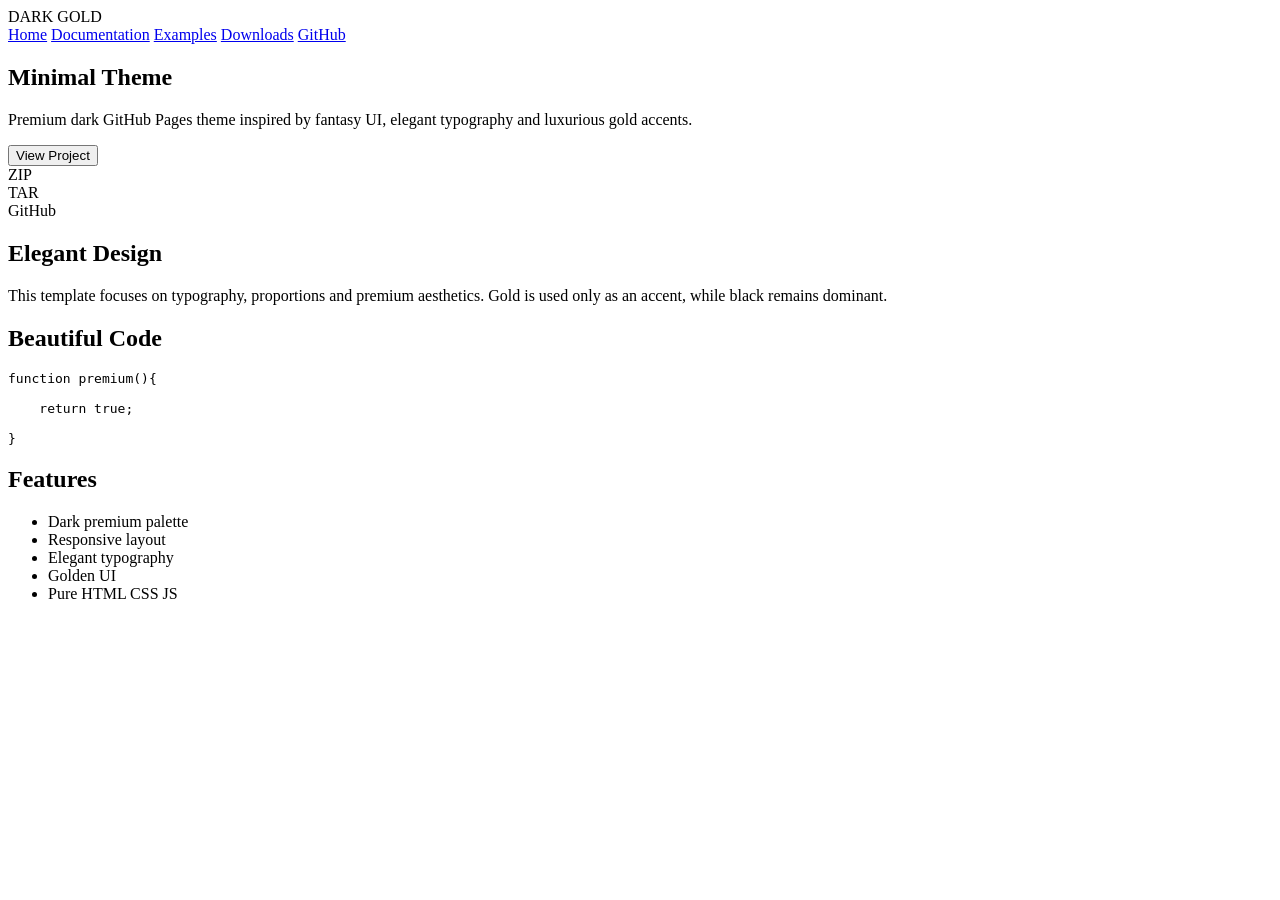
==== index.html @ 10337810 "Update index.html" ====
<!DOCTYPE html>
<html lang="ru">

<head>

    <meta charset="UTF-8">
    <meta name="viewport" content="width=device-width, initial-scale=1.0">

    <title>Dark Gold Theme</title>

    <!-- Fonts -->
    

    <!-- CSS -->

    <link rel="stylesheet" href="css/layout.css">


</head>

<body>

<div class="background"></div>

<header>

    <div class="logo">

        <div class="logo-icon"></div>

        <span>DARK GOLD</span>

    </div>

    <nav>

        <a href="#" class="active">Home</a>

        <a href="#">Documentation</a>

        <a href="#">Examples</a>

        <a href="#">Downloads</a>

        <a href="#">GitHub</a>

    </nav>

</header>

<div class="container">

    <aside>

        <div class="hero-logo">

            <div class="frame">

                <div class="diamond"></div>

            </div>

        </div>

        <div class="divider"></div>

        <h1>

            Minimal Theme

        </h1>

        <p>

            Premium dark GitHub Pages theme inspired by fantasy UI,
            elegant typography and luxurious gold accents.

        </p>

        <button>

            View Project

        </button>

        <div class="downloads">

            <div class="card">

                <span>ZIP</span>

            </div>

            <div class="card">

                <span>TAR</span>

            </div>

            <div class="card">

                <span>GitHub</span>

            </div>

        </div>

    </aside>

    <main>

        <section>

            <h2>

                Elegant Design

            </h2>

            <div class="line"></div>

            <p>

                This template focuses on typography,
                proportions and premium aesthetics.
                Gold is used only as an accent,
                while black remains dominant.

            </p>

        </section>

        <section>

            <h2>

                Beautiful Code

            </h2>

            <div class="line"></div>

<pre><code>function premium(){

    return true;

}</code></pre>

        </section>

        <section>

            <h2>

                Features

            </h2>

            <div class="line"></div>

            <ul>

                <li>Dark premium palette</li>

                <li>Responsive layout</li>

                <li>Elegant typography</li>

                <li>Golden UI</li>

                <li>Pure HTML CSS JS</li>

            </ul>

        </section>

    </main>

</div>

<div class="smoke"></div>

<script src="js/app.js"></script>

</body>

</html>
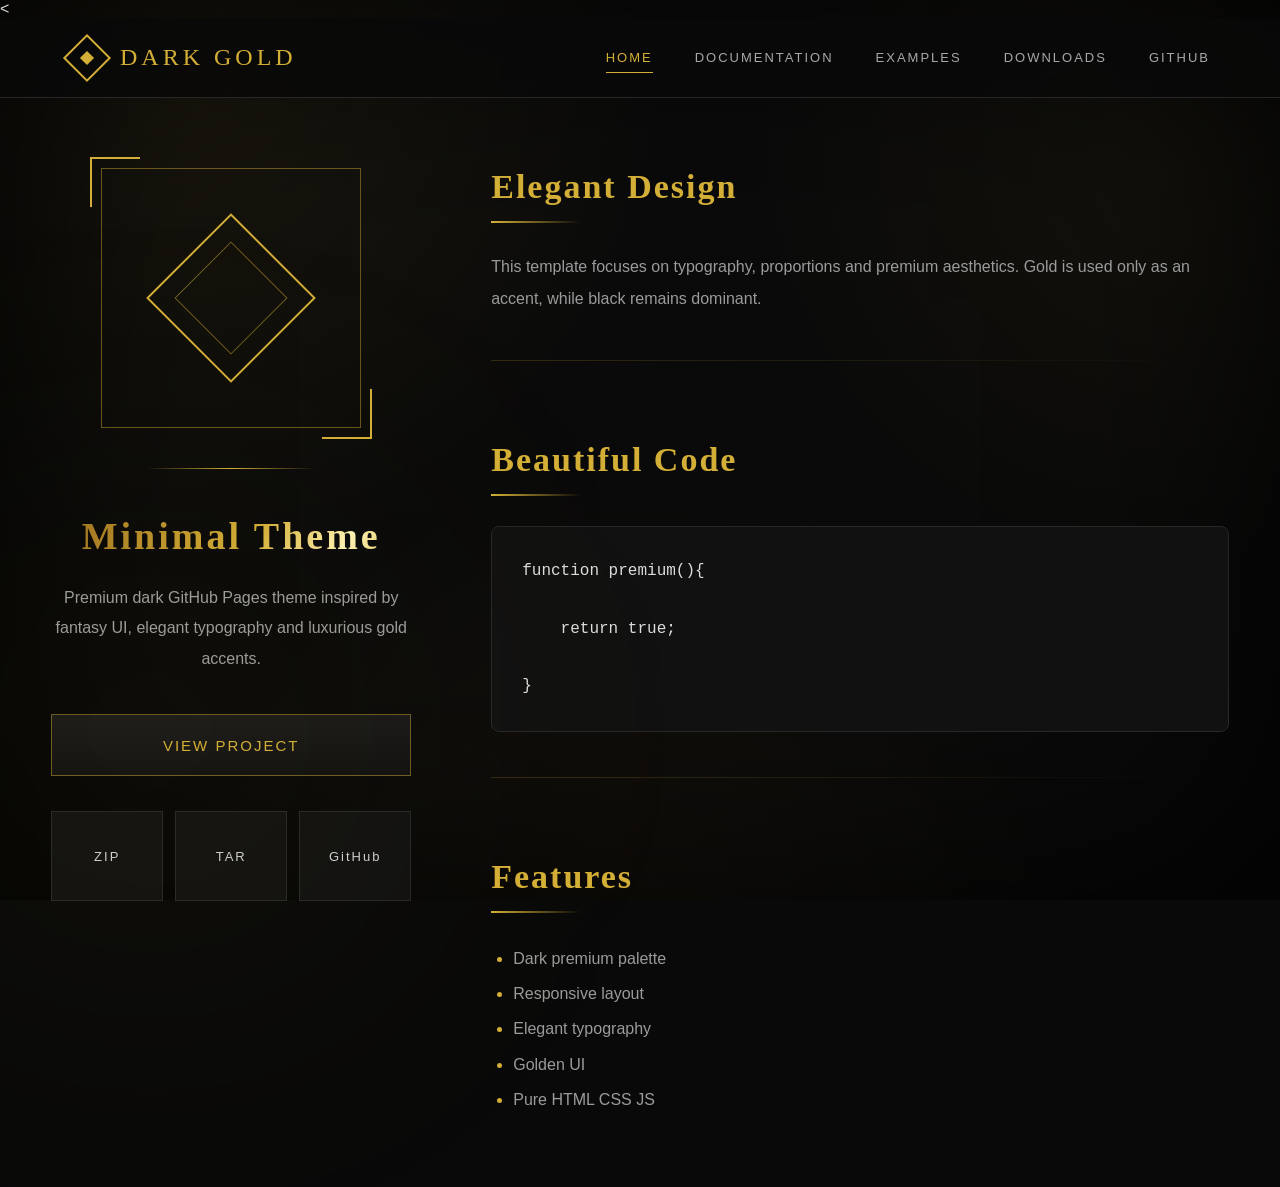
==== commit 7634fad7: "Update index.html" ====
--- a/index.html
+++ b/index.html
@@ -13,7 +13,12 @@
 
     <!-- CSS -->
 
-    <link rel="stylesheet" href="css/layout.css">
+<<link rel="stylesheet" href="css/reset.css">
+<link rel="stylesheet" href="css/variables.css">
+<link rel="stylesheet" href="css/layout.css">
+<link rel="stylesheet" href="css/components.css">
+<link rel="stylesheet" href="css/animations.css">
+<link rel="stylesheet" href="css/adaptive.css">
 
 
 </head>
@@ -180,8 +185,6 @@
 
 <div class="smoke"></div>
 
-<script src="js/app.js"></script>
-
 </body>
 
 </html>
--- a/css/variables.css
+++ b/css/variables.css
@@ -0,0 +1,13 @@
+:root{
+    --bg:#090909;
+    --bg-light:#111111;
+    --panel:#141414;
+    --gold:#D4AF37;
+    --gold-light:#F3D57A;
+    --gold-dark:#9C6F1E;
+    --text:#D8D8D8;
+    --text-soft:#9B9B9B;
+    --border:#282828;
+    --radius:10px;
+    --transition:.35s;
+}
--- a/css/layout.css
+++ b/css/layout.css
@@ -0,0 +1,408 @@
+/* ==========================================
+   LAYOUT
+========================================== */
+
+html {
+    scroll-behavior: smooth;
+}
+
+body {
+    background: var(--bg);
+    color: var(--text);
+    font-family: "Inter", sans-serif;
+    overflow-x: hidden;
+    min-height: 100vh;
+    position: relative;
+}
+
+/* ==========================================
+   BACKGROUND
+========================================== */
+
+.background {
+    position: fixed;
+    inset: 0;
+    z-index: -3;
+    background:
+        radial-gradient(circle at 15% 10%,
+            rgba(212,175,55,.08),
+            transparent 35%),
+        radial-gradient(circle at 90% 20%,
+            rgba(212,175,55,.05),
+            transparent 30%),
+        radial-gradient(circle at 50% 100%,
+            rgba(255,180,50,.04),
+            transparent 40%),
+        linear-gradient(180deg,#0a0a0a,#090909);
+}
+
+.background::before {
+    content:"";
+    position:absolute;
+    inset:0;
+    opacity:.04;
+    background-image:
+        radial-gradient(#ffffff 0.6px, transparent .6px);
+    background-size:6px 6px;
+}
+
+.background::after {
+    content:"";
+    position:absolute;
+    inset:0;
+    box-shadow:
+        inset 0 0 250px rgba(0,0,0,.9);
+}
+
+/* ==========================================
+   HEADER
+========================================== */
+
+header {
+    height:80px;
+    display:flex;
+    align-items:center;
+    justify-content:space-between;
+    padding:0 70px;
+    border-bottom:1px solid var(--border);
+    backdrop-filter:blur(12px);
+    position:sticky;
+    top:0;
+    background:rgba(9,9,9,.82);
+    z-index:100;
+}
+
+.logo {
+    display:flex;
+    align-items:center;
+    gap:16px;
+}
+
+.logo span {
+    font-family:"Cinzel", serif;
+    letter-spacing:4px;
+    color:var(--gold);
+    font-size:24px;
+}
+
+.logo-icon {
+    width:34px;
+    height:34px;
+    transform:rotate(45deg);
+    border:2px solid var(--gold);
+    position:relative;
+}
+
+.logo-icon::after {
+    content:"";
+    position:absolute;
+    width:10px;
+    height:10px;
+    background:var(--gold);
+    left:50%;
+    top:50%;
+    transform:translate(-50%,-50%);
+}
+
+/* ==========================================
+   NAVIGATION
+========================================== */
+
+nav {
+    display:flex;
+    gap:42px;
+}
+
+nav a {
+    color:#a8a8a8;
+    text-decoration:none;
+    text-transform:uppercase;
+    letter-spacing:2px;
+    font-size:13px;
+    transition:var(--transition);
+    position:relative;
+}
+
+nav a::after {
+    content:"";
+    position:absolute;
+    left:0;
+    bottom:-8px;
+    width:0;
+    height:1px;
+    background:var(--gold);
+    transition:.35s;
+}
+
+nav a:hover {
+    color:var(--gold);
+}
+
+nav a:hover::after {
+    width:100%;
+}
+
+nav .active {
+    color:var(--gold);
+}
+
+nav .active::after {
+    width:100%;
+}
+
+/* ==========================================
+   GRID
+========================================== */
+
+.container {
+    width:min(1400px,92%);
+    margin:auto;
+    display:grid;
+    grid-template-columns:360px 1fr;
+    gap:80px;
+    padding:70px 0;
+}
+
+/* ==========================================
+   SIDEBAR
+========================================== */
+
+aside {
+    position:sticky;
+    top:120px;
+    height:fit-content;
+}
+
+aside h1 {
+    margin-top:45px;
+    font-family:"Cinzel", serif;
+    font-size:38px;
+    font-weight:600;
+    color:var(--gold);
+    text-align:center;
+    letter-spacing:3px;
+}
+
+aside p {
+    margin:25px 0 40px;
+    line-height:1.9;
+    color:var(--text-soft);
+    text-align:center;
+}
+
+/* ==========================================
+   BUTTON
+========================================== */
+
+aside button {
+    width:100%;
+    height:62px;
+    border:1px solid rgba(212,175,55,.45);
+    background:linear-gradient(
+        180deg,
+        #191919,
+        #111111
+    );
+    color:var(--gold);
+    font-size:15px;
+    letter-spacing:2px;
+    text-transform:uppercase;
+    cursor:pointer;
+    position:relative;
+    overflow:hidden;
+    transition:var(--transition);
+}
+
+aside button::before {
+    content:"";
+    position:absolute;
+    top:0;
+    left:-120%;
+    width:80%;
+    height:100%;
+    background:
+        linear-gradient(
+        90deg,
+        transparent,
+        rgba(255,255,255,.18),
+        transparent);
+    transition:.8s;
+}
+
+aside button:hover::before {
+    left:130%;
+}
+
+aside button:hover {
+    color:#111;
+    background:linear-gradient(
+        180deg,
+        var(--gold-light),
+        var(--gold)
+    );
+    box-shadow:
+        0 0 18px rgba(212,175,55,.25);
+}
+
+/* ==========================================
+   DOWNLOAD CARDS
+========================================== */
+
+.downloads {
+    display:grid;
+    grid-template-columns:repeat(3,1fr);
+    gap:12px;
+    margin-top:35px;
+}
+
+.card {
+    height:90px;
+    border:1px solid var(--border);
+    display:flex;
+    justify-content:center;
+    align-items:center;
+    background:#111;
+    transition:var(--transition);
+    cursor:pointer;
+}
+
+.card span {
+    color:#cfcfcf;
+    letter-spacing:2px;
+    font-size:13px;
+}
+
+.card:hover {
+    border-color:var(--gold);
+    transform:translateY(-4px);
+    box-shadow:0 0 15px rgba(212,175,55,.15);
+}
+
+.card:hover span {
+    color:var(--gold);
+}
+
+/* ==========================================
+   CONTENT
+========================================== */
+
+main {
+    display:flex;
+    flex-direction:column;
+    gap:80px;
+}
+
+section {
+    position:relative;
+}
+
+section h2 {
+    font-family:"Cinzel", serif;
+    font-size:34px;
+    color:var(--gold);
+    letter-spacing:2px;
+    margin-bottom:15px;
+}
+
+.line {
+    width:90px;
+    height:2px;
+    background:linear-gradient(
+        90deg,
+        var(--gold),
+        transparent
+    );
+    margin-bottom:28px;
+}
+
+section p {
+    color:var(--text-soft);
+    line-height:2;
+    max-width:820px;
+}
+
+/* ==========================================
+   CODE BLOCK
+========================================== */
+
+pre {
+    margin-top:30px;
+    padding:30px;
+    border:1px solid var(--border);
+    background:#111;
+    border-radius:8px;
+    overflow:auto;
+    transition:.35s;
+}
+
+pre:hover {
+    border-color:rgba(212,175,55,.45);
+}
+
+code {
+    font-family:Consolas, monospace;
+    color:#dcdcdc;
+    line-height:1.8;
+}
+
+/* ==========================================
+   LIST
+========================================== */
+
+ul {
+    margin-top:20px;
+    margin-left:22px;
+    line-height:2.2;
+}
+
+li {
+    color:var(--text-soft);
+}
+
+li::marker {
+    color:var(--gold);
+}
+
+/* ==========================================
+   DECORATIVE LINES
+========================================== */
+
+section::after {
+    content:"";
+    display:block;
+    width:100%;
+    height:1px;
+    margin-top:45px;
+    background:
+        linear-gradient(
+            90deg,
+            rgba(212,175,55,.20),
+            transparent
+        );
+}
+
+section:last-child::after {
+    display:none;
+}
+
+/* ==========================================
+   SMOKE
+========================================== */
+
+.smoke {
+    position:fixed;
+    left:-200px;
+    bottom:-180px;
+    width:700px;
+    height:700px;
+    pointer-events:none;
+    border-radius:50%;
+    filter:blur(140px);
+    background:
+        radial-gradient(
+            circle,
+            rgba(212,175,55,.08),
+            transparent 70%
+        );
+    animation:smokeMove 14s ease-in-out infinite;
+}
--- a/css/components.css
+++ b/css/components.css
@@ -0,0 +1,81 @@
+/* ==========================================
+   HERO FRAME
+========================================== */
+
+.frame {
+    width:260px;
+    height:260px;
+    margin:auto;
+    border:1px solid rgba(212,175,55,.45);
+    position:relative;
+    display:flex;
+    align-items:center;
+    justify-content:center;
+    transition:.4s;
+}
+
+.frame:hover {
+    box-shadow:
+        0 0 25px rgba(212,175,55,.12),
+        inset 0 0 18px rgba(212,175,55,.08);
+}
+
+/* уголки */
+.frame::before,
+.frame::after {
+    content:"";
+    position:absolute;
+    width:48px;
+    height:48px;
+}
+
+.frame::before {
+    left:-12px;
+    top:-12px;
+    border-left:2px solid var(--gold);
+    border-top:2px solid var(--gold);
+}
+
+.frame::after {
+    right:-12px;
+    bottom:-12px;
+    border-right:2px solid var(--gold);
+    border-bottom:2px solid var(--gold);
+}
+
+/* ромб */
+.diamond {
+    width:120px;
+    height:120px;
+    border:2px solid var(--gold);
+    transform:rotate(45deg);
+    position:relative;
+    transition:.4s;
+}
+
+.diamond::before {
+    content:"";
+    position:absolute;
+    inset:18px;
+    border:1px solid rgba(212,175,55,.5);
+}
+
+.frame:hover .diamond {
+    transform:rotate(45deg) scale(1.05);
+}
+
+/* ==========================================
+   DIVIDER
+========================================== */
+
+.divider {
+    width:170px;
+    height:1px;
+    margin:40px auto;
+    background:linear-gradient(
+        90deg,
+        transparent,
+        var(--gold),
+        transparent
+    );
+}
--- a/css/animations.css
+++ b/css/animations.css
@@ -0,0 +1,156 @@
+/* ==========================================
+   FADE IN
+========================================== */
+
+@keyframes fadeUp {
+    from {
+        opacity:0;
+        transform:translateY(40px);
+    }
+    to {
+        opacity:1;
+        transform:translateY(0);
+    }
+}
+
+section {
+    animation:fadeUp .8s ease forwards;
+}
+section:nth-child(2) {
+    animation-delay:.15s;
+}
+section:nth-child(3) {
+    animation-delay:.3s;
+}
+
+/* ==========================================
+   GOLD SHIMMER
+========================================== */
+
+@keyframes shimmer {
+    0% {
+        background-position:-300px 0;
+    }
+    100% {
+        background-position:300px 0;
+    }
+}
+
+aside h1 {
+    background:
+        linear-gradient(
+            120deg,
+            #9c6f1e 0%,
+            #d4af37 35%,
+            #fff2b2 50%,
+            #d4af37 65%,
+            #9c6f1e 100%
+        );
+    background-size:600px;
+    -webkit-background-clip:text;
+    -webkit-text-fill-color:transparent;
+    animation:shimmer 7s linear infinite;
+}
+
+/* ==========================================
+   HERO GLOW
+========================================== */
+
+@keyframes heroGlow {
+    0% {
+        box-shadow: 0 0 8px rgba(212,175,55,.08);
+    }
+    50% {
+        box-shadow: 0 0 35px rgba(212,175,55,.18);
+    }
+    100% {
+        box-shadow: 0 0 8px rgba(212,175,55,.08);
+    }
+}
+
+.frame {
+    animation:heroGlow 5s ease-in-out infinite;
+}
+
+/* ==========================================
+   DIAMOND ROTATION
+========================================== */
+
+@keyframes rotateDiamond {
+    0% {
+        transform:rotate(45deg);
+    }
+    50% {
+        transform:rotate(47deg);
+    }
+    100% {
+        transform:rotate(45deg);
+    }
+}
+
+.diamond {
+    animation:rotateDiamond 6s ease-in-out infinite;
+}
+
+/* ==========================================
+   BUTTON GLOW
+========================================== */
+
+@keyframes pulse {
+    0% {
+        box-shadow:0 0 0 rgba(212,175,55,0);
+    }
+    50% {
+        box-shadow:0 0 25px rgba(212,175,55,.22);
+    }
+    100% {
+        box-shadow:0 0 0 rgba(212,175,55,0);
+    }
+}
+
+aside button:hover {
+    animation:pulse 1.2s infinite;
+}
+
+/* ==========================================
+   UNDERLINE (уже есть в layout)
+========================================== */
+
+/* ==========================================
+   PARALLAX BACKGROUND
+========================================== */
+
+.background {
+    animation:backgroundMove 20s linear infinite;
+}
+
+@keyframes backgroundMove {
+    0% {
+        transform:scale(1);
+    }
+    50% {
+        transform:scale(1.03);
+    }
+    100% {
+        transform:scale(1);
+    }
+}
+
+/* ==========================================
+   SMOKE MOVE
+========================================== */
+
+@keyframes smokeMove {
+    0% {
+        transform:translateY(0);
+        opacity:.35;
+    }
+    50% {
+        transform:translateY(-30px);
+        opacity:.5;
+    }
+    100% {
+        transform:translateY(0);
+        opacity:.35;
+    }
+}
--- a/css/adaptive.css
+++ b/css/adaptive.css
@@ -0,0 +1,136 @@
+/* ==========================================
+   ADAPTIVE
+========================================== */
+
+/* планшеты и маленькие ноутбуки */
+@media (max-width: 1024px) {
+    .container {
+        grid-template-columns: 1fr;
+        gap: 40px;
+    }
+    aside {
+        position: relative;
+        top: 0;
+        text-align: center;
+    }
+    .frame {
+        width: 200px;
+        height: 200px;
+    }
+    .diamond {
+        width: 90px;
+        height: 90px;
+    }
+    .diamond::before {
+        inset: 14px;
+    }
+    header {
+        padding: 0 30px;
+    }
+    nav {
+        gap: 20px;
+    }
+    .downloads {
+        grid-template-columns: 1fr 1fr 1fr;
+    }
+}
+
+/* мобильные устройства */
+@media (max-width: 768px) {
+    header {
+        flex-direction: column;
+        height: auto;
+        padding: 15px 20px;
+        gap: 10px;
+    }
+    nav {
+        flex-wrap: wrap;
+        justify-content: center;
+        gap: 15px;
+    }
+    nav a {
+        font-size: 12px;
+    }
+    .container {
+        padding: 30px 0;
+        gap: 30px;
+    }
+    aside h1 {
+        font-size: 28px;
+    }
+    .frame {
+        width: 160px;
+        height: 160px;
+    }
+    .diamond {
+        width: 70px;
+        height: 70px;
+    }
+    .diamond::before {
+        inset: 10px;
+    }
+    .downloads {
+        grid-template-columns: 1fr;
+        gap: 10px;
+    }
+    .card {
+        height: 70px;
+    }
+    main {
+        gap: 40px;
+    }
+    section h2 {
+        font-size: 26px;
+    }
+    .line {
+        width: 60px;
+    }
+    pre {
+        padding: 15px;
+        font-size: 14px;
+    }
+    .smoke {
+        display: none;
+    }
+}
+
+@media (max-width: 480px) {
+    header {
+        padding: 10px 10px;
+    }
+    nav {
+        gap: 10px;
+    }
+    nav a {
+        font-size: 10px;
+        letter-spacing: 1px;
+    }
+    .logo span {
+        font-size: 18px;
+    }
+    .logo-icon {
+        width: 28px;
+        height: 28px;
+    }
+    .frame {
+        width: 130px;
+        height: 130px;
+    }
+    .diamond {
+        width: 60px;
+        height: 60px;
+    }
+    .diamond::before {
+        inset: 8px;
+    }
+    aside h1 {
+        font-size: 22px;
+    }
+    aside p {
+        font-size: 14px;
+    }
+    aside button {
+        height: 50px;
+        font-size: 13px;
+    }
+}
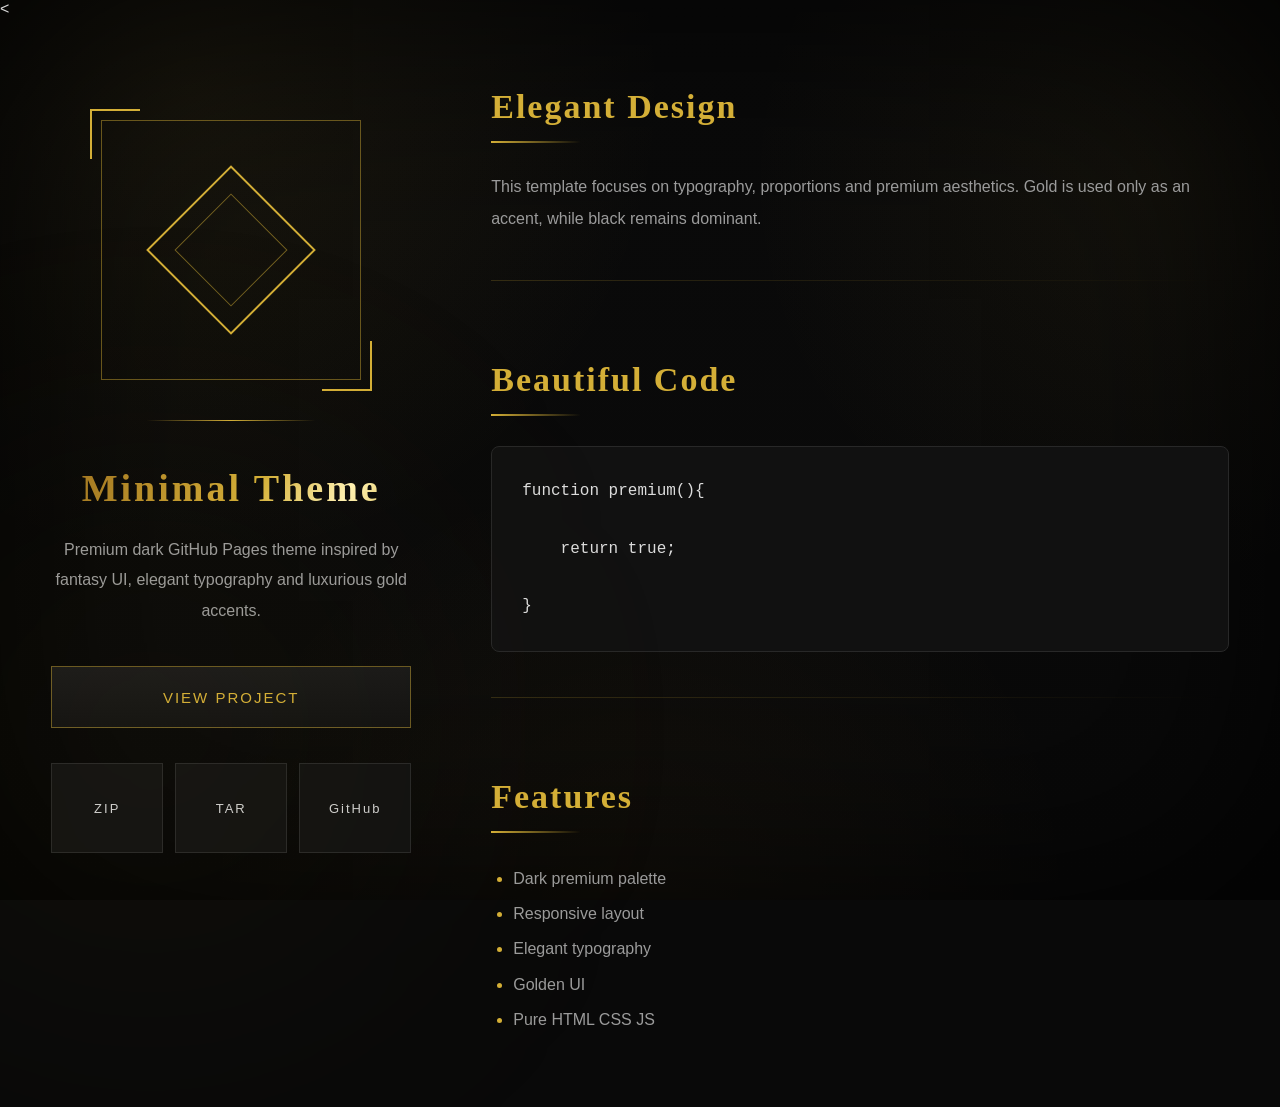
==== commit 5a75792e: "Update index.html" ====
--- a/index.html
+++ b/index.html
@@ -26,32 +26,6 @@
 <body>
 
 <div class="background"></div>
-
-<header>
-
-    <div class="logo">
-
-        <div class="logo-icon"></div>
-
-        <span>DARK GOLD</span>
-
-    </div>
-
-    <nav>
-
-        <a href="#" class="active">Home</a>
-
-        <a href="#">Documentation</a>
-
-        <a href="#">Examples</a>
-
-        <a href="#">Downloads</a>
-
-        <a href="#">GitHub</a>
-
-    </nav>
-
-</header>
 
 <div class="container">
 
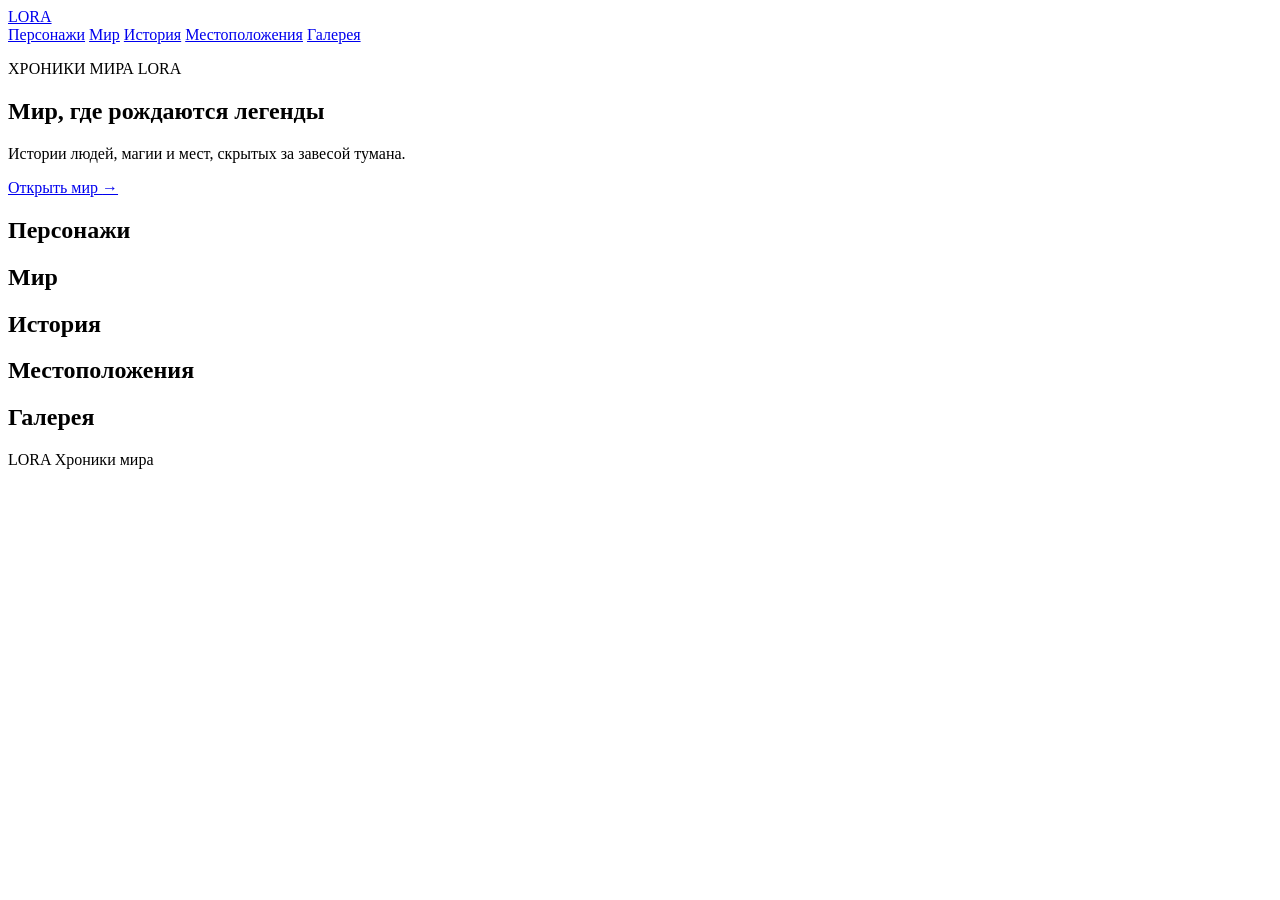
==== commit a0db407c: "Create index.html" ====
--- a/index.html
+++ b/index.html
@@ -1,164 +1,90 @@
 <!DOCTYPE html>
 <html lang="ru">
-
 <head>
-
     <meta charset="UTF-8">
     <meta name="viewport" content="width=device-width, initial-scale=1.0">
 
-    <title>Dark Gold Theme</title>
+    <title>LORA — Мир, где рождаются легенды</title>
 
-    <!-- Fonts -->
-    
-
-    <!-- CSS -->
-
-<<link rel="stylesheet" href="css/reset.css">
-<link rel="stylesheet" href="css/variables.css">
-<link rel="stylesheet" href="css/layout.css">
-<link rel="stylesheet" href="css/components.css">
-<link rel="stylesheet" href="css/animations.css">
-<link rel="stylesheet" href="css/adaptive.css">
-
-
+    <link rel="stylesheet" href="style.css">
 </head>
 
 <body>
 
-<div class="background"></div>
+    <!-- ШАПКА -->
+    <header class="header">
+        <a href="index.html" class="logo">LORA</a>
 
-<div class="container">
+        <nav class="navigation">
+            <a href="#characters">Персонажи</a>
+            <a href="#world">Мир</a>
+            <a href="#history">История</a>
+            <a href="#locations">Местоположения</a>
+            <a href="#gallery">Галерея</a>
+        </nav>
+    </header>
 
-    <aside>
+    <!-- ГЛАВНЫЙ ЭКРАН -->
+    <main>
 
-        <div class="hero-logo">
+        <section class="hero">
 
-            <div class="frame">
+            <div class="hero-content">
 
-                <div class="diamond"></div>
+                <p class="hero-label">
+                    ХРОНИКИ МИРА LORA
+                </p>
+
+                <h1>
+                    Мир, где
+
+                    рождаются
+
+                    легенды
+                </h1>
+
+                <p class="hero-description">
+                    Истории людей, магии и мест,
+                    скрытых за завесой тумана.
+                </p>
+
+                <a href="#characters" class="hero-button">
+                    Открыть мир
+                    <span>→</span>
+                </a>
 
             </div>
 
-        </div>
-
-        <div class="divider"></div>
-
-        <h1>
-
-            Minimal Theme
-
-        </h1>
-
-        <p>
-
-            Premium dark GitHub Pages theme inspired by fantasy UI,
-            elegant typography and luxurious gold accents.
-
-        </p>
-
-        <button>
-
-            View Project
-
-        </button>
-
-        <div class="downloads">
-
-            <div class="card">
-
-                <span>ZIP</span>
-
-            </div>
-
-            <div class="card">
-
-                <span>TAR</span>
-
-            </div>
-
-            <div class="card">
-
-                <span>GitHub</span>
-
-            </div>
-
-        </div>
-
-    </aside>
-
-    <main>
-
-        <section>
-
-            <h2>
-
-                Elegant Design
-
-            </h2>
-
-            <div class="line"></div>
-
-            <p>
-
-                This template focuses on typography,
-                proportions and premium aesthetics.
-                Gold is used only as an accent,
-                while black remains dominant.
-
-            </p>
-
         </section>
 
-        <section>
-
-            <h2>
-
-                Beautiful Code
-
-            </h2>
-
-            <div class="line"></div>
-
-<pre><code>function premium(){
-
-    return true;
-
-}</code></pre>
-
+        <!-- ВРЕМЕННЫЕ ЗАГЛУШКИ -->
+        <section id="characters" class="placeholder">
+            <h2>Персонажи</h2>
         </section>
 
-        <section>
+        <section id="world" class="placeholder">
+            <h2>Мир</h2>
+        </section>
 
-            <h2>
+        <section id="history" class="placeholder">
+            <h2>История</h2>
+        </section>
 
-                Features
+        <section id="locations" class="placeholder">
+            <h2>Местоположения</h2>
+        </section>
 
-            </h2>
-
-            <div class="line"></div>
-
-            <ul>
-
-                <li>Dark premium palette</li>
-
-                <li>Responsive layout</li>
-
-                <li>Elegant typography</li>
-
-                <li>Golden UI</li>
-
-                <li>Pure HTML CSS JS</li>
-
-            </ul>
-
+        <section id="gallery" class="placeholder">
+            <h2>Галерея</h2>
         </section>
 
     </main>
 
-</div>
-
-<div class="smoke"></div>
+    <!-- ПОДВАЛ -->
+    <footer class="footer">
+        <span>LORA</span>
+        <span>Хроники мира</span>
+    </footer>
 
 </body>
-
 </html>
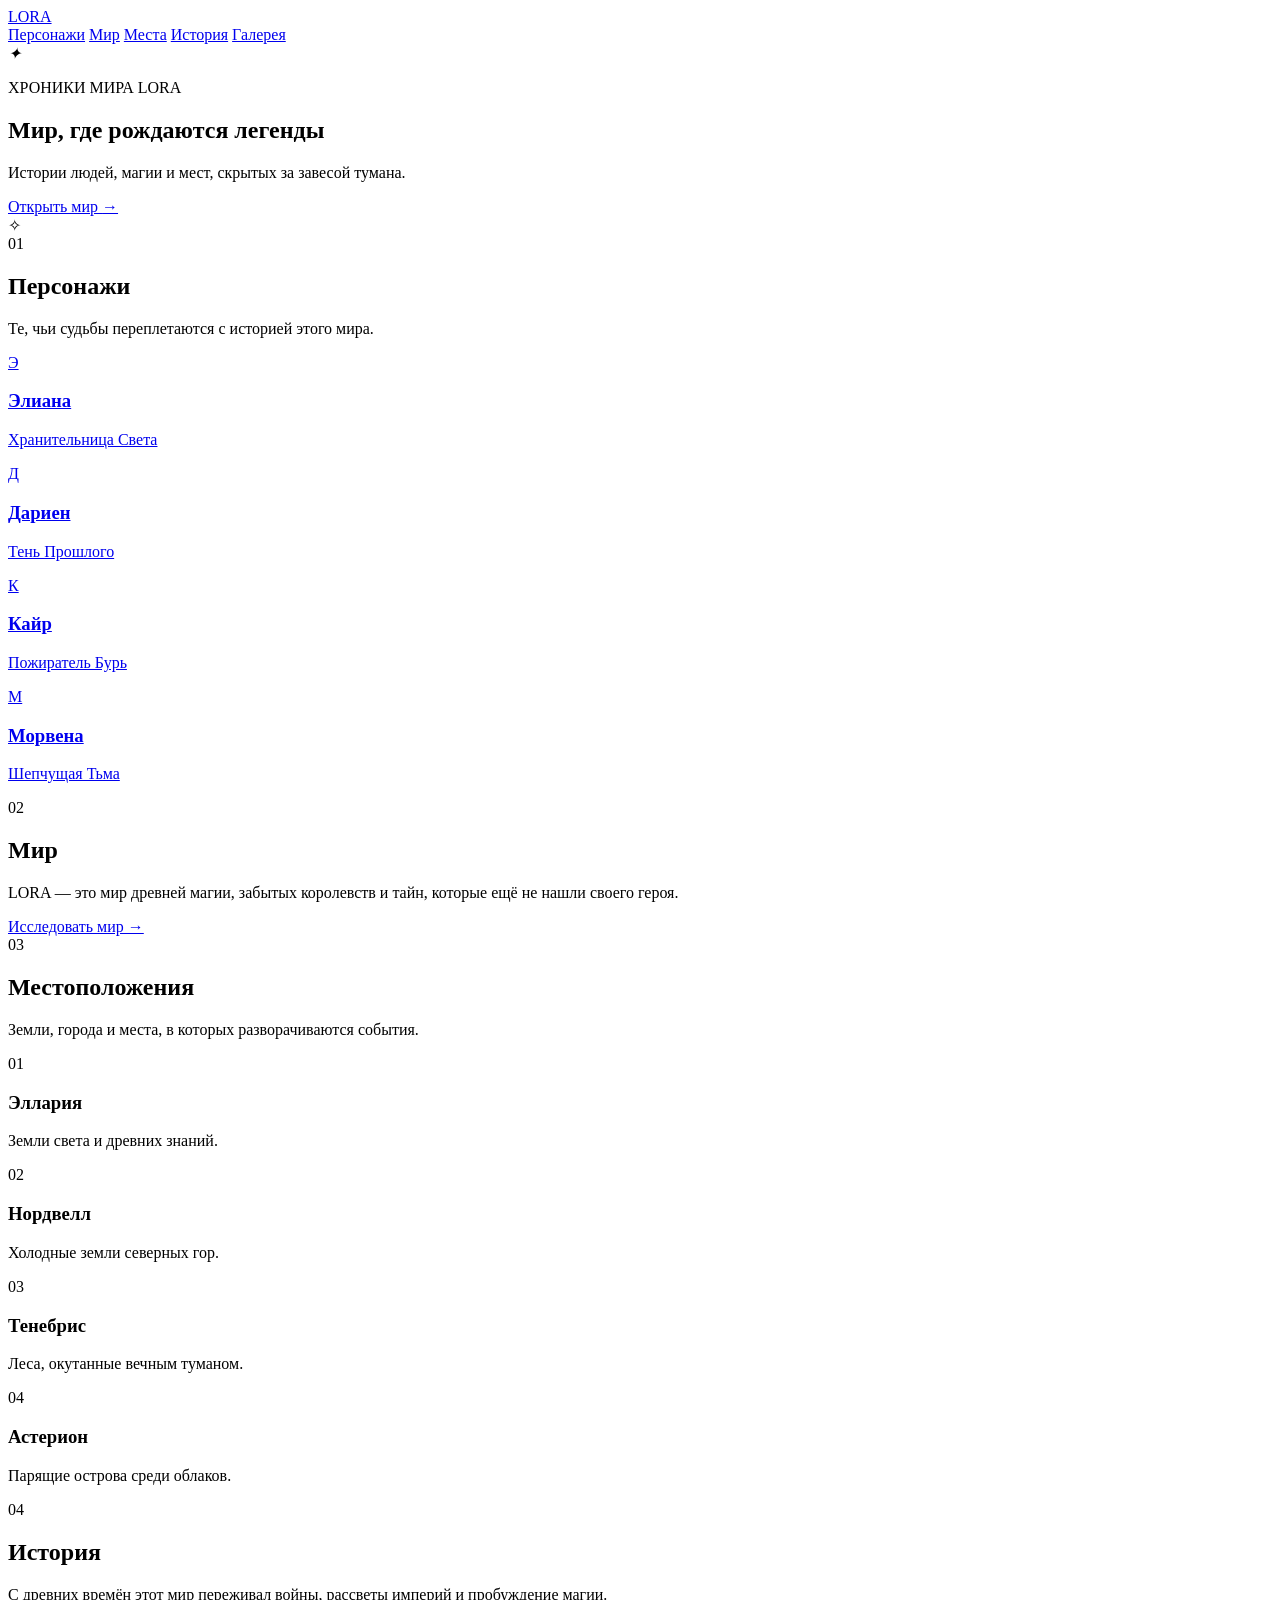
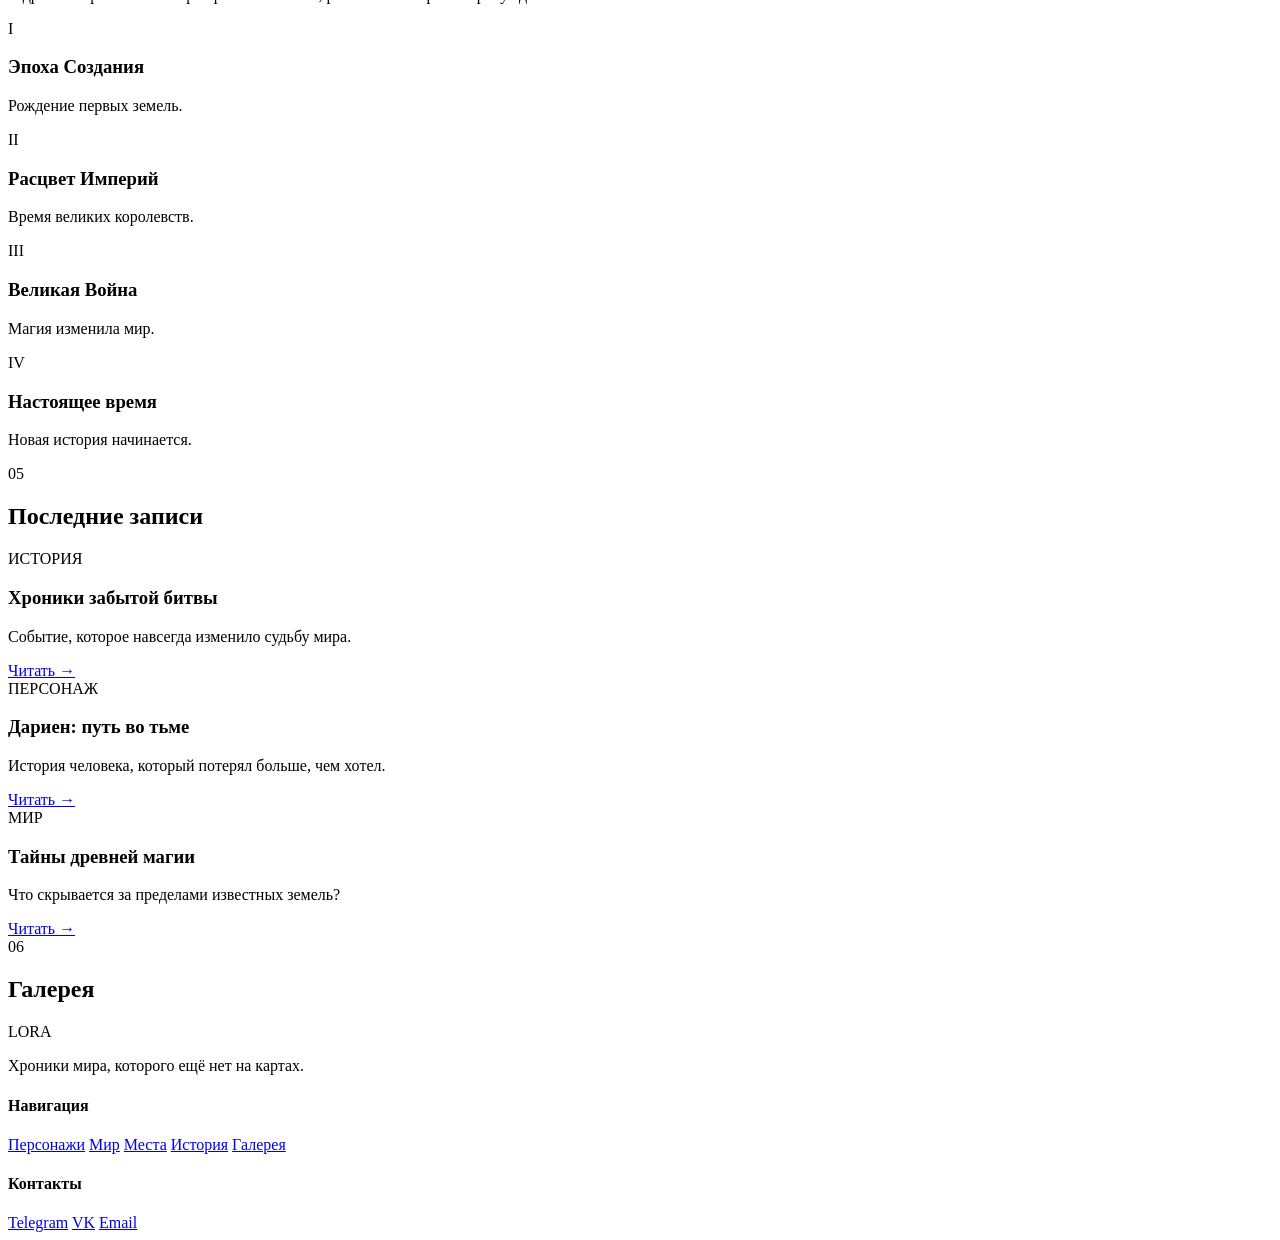
==== commit 7e971819: "Create index.html" ====
--- a/index.html
+++ b/index.html
@@ -4,87 +4,406 @@
     <meta charset="UTF-8">
     <meta name="viewport" content="width=device-width, initial-scale=1.0">
 
-    <title>LORA — Мир, где рождаются легенды</title>
+    <title>LORA — Хроники мира</title>
 
     <link rel="stylesheet" href="style.css">
 </head>
 
 <body>
 
-    <!-- ШАПКА -->
-    <header class="header">
-        <a href="index.html" class="logo">LORA</a>
-
-        <nav class="navigation">
-            <a href="#characters">Персонажи</a>
-            <a href="#world">Мир</a>
-            <a href="#history">История</a>
-            <a href="#locations">Местоположения</a>
-            <a href="#gallery">Галерея</a>
-        </nav>
-    </header>
-
-    <!-- ГЛАВНЫЙ ЭКРАН -->
-    <main>
-
-        <section class="hero">
-
-            <div class="hero-content">
-
-                <p class="hero-label">
-                    ХРОНИКИ МИРА LORA
+<header class="header">
+    <a href="index.html" class="logo">LORA</a>
+
+    <nav class="navigation">
+        <a href="#characters">Персонажи</a>
+        <a href="#world">Мир</a>
+        <a href="#locations">Места</a>
+        <a href="#history">История</a>
+        <a href="#gallery">Галерея</a>
+    </nav>
+</header>
+
+<main>
+
+    <!-- HERO -->
+
+    <section class="hero">
+
+        <div class="mist mist-1"></div>
+        <div class="mist mist-2"></div>
+
+        <div class="hero-content">
+
+            <div class="decorative-line">
+                <span></span>
+                <i>✦</i>
+                <span></span>
+            </div>
+
+            <p class="eyebrow">
+                ХРОНИКИ МИРА LORA
+            </p>
+
+            <h1>
+                Мир, где
+
+                рождаются
+
+                легенды
+            </h1>
+
+            <p class="hero-description">
+                Истории людей, магии и мест,
+                скрытых за завесой тумана.
+            </p>
+
+            <a href="#characters" class="main-button">
+                Открыть мир
+                <span>→</span>
+            </a>
+
+        </div>
+
+        <div class="hero-symbol">
+            ✧
+        </div>
+
+    </section>
+
+    <!-- ПЕРСОНАЖИ -->
+
+    <section class="section characters-section" id="characters">
+
+        <div class="section-heading">
+
+            <div>
+                <span class="section-number">01</span>
+                <h2>Персонажи</h2>
+            </div>
+
+            <p>
+                Те, чьи судьбы переплетаются
+                с историей этого мира.
+            </p>
+
+        </div>
+
+        <div class="characters-grid">
+
+            <a href="character.html?id=eliana" class="character-card">
+
+                <div class="character-image eliana">
+                    <span>Э</span>
+                </div>
+
+                <div class="character-info">
+                    <h3>Элиана</h3>
+                    <p>Хранительница Света</p>
+                </div>
+
+            </a>
+
+            <a href="character.html?id=darien" class="character-card">
+
+                <div class="character-image darien">
+                    <span>Д</span>
+                </div>
+
+                <div class="character-info">
+                    <h3>Дариен</h3>
+                    <p>Тень Прошлого</p>
+                </div>
+
+            </a>
+
+            <a href="character.html?id=kair" class="character-card">
+
+                <div class="character-image kair">
+                    <span>К</span>
+                </div>
+
+                <div class="character-info">
+                    <h3>Кайр</h3>
+                    <p>Пожиратель Бурь</p>
+                </div>
+
+            </a>
+
+            <a href="character.html?id=morvena" class="character-card">
+
+                <div class="character-image morvena">
+                    <span>М</span>
+                </div>
+
+                <div class="character-info">
+                    <h3>Морвена</h3>
+                    <p>Шепчущая Тьма</p>
+                </div>
+
+            </a>
+
+        </div>
+
+    </section>
+
+    <!-- МИР -->
+
+    <section class="world-section" id="world">
+
+        <div class="world-content">
+
+            <span class="section-number">02</span>
+
+            <h2>Мир</h2>
+
+            <p>
+                LORA — это мир древней магии,
+                забытых королевств и тайн,
+                которые ещё не нашли своего
+                героя.
+            </p>
+
+            <a href="#locations" class="text-button">
+                Исследовать мир →
+            </a>
+
+        </div>
+
+        <div class="world-landscape">
+            <div class="castle"></div>
+            <div class="fog"></div>
+        </div>
+
+    </section>
+
+    <!-- МЕСТОПОЛОЖЕНИЯ -->
+
+    <section class="section locations-section" id="locations">
+
+        <div class="section-heading">
+
+
+<div>
+                <span class="section-number">03</span>
+                <h2>Местоположения</h2>
+            </div>
+
+            <p>
+                Земли, города и места,
+                в которых разворачиваются события.
+            </p>
+
+        </div>
+
+        <div class="locations-grid">
+
+            <article class="location-card">
+
+                <div class="location-picture location-1"></div>
+
+                <div>
+                    <span>01</span>
+                    <h3>Эллария</h3>
+                    <p>Земли света и древних знаний.</p>
+                </div>
+
+            </article>
+
+            <article class="location-card">
+
+                <div class="location-picture location-2"></div>
+
+                <div>
+                    <span>02</span>
+                    <h3>Нордвелл</h3>
+                    <p>Холодные земли северных гор.</p>
+                </div>
+
+            </article>
+
+            <article class="location-card">
+
+                <div class="location-picture location-3"></div>
+
+                <div>
+                    <span>03</span>
+                    <h3>Тенебрис</h3>
+                    <p>Леса, окутанные вечным туманом.</p>
+                </div>
+
+            </article>
+
+            <article class="location-card">
+
+                <div class="location-picture location-4"></div>
+
+                <div>
+                    <span>04</span>
+                    <h3>Астерион</h3>
+                    <p>Парящие острова среди облаков.</p>
+                </div>
+
+            </article>
+
+        </div>
+
+    </section>
+
+    <!-- ИСТОРИЯ -->
+
+    <section class="history-section" id="history">
+
+        <div class="history-inner">
+
+            <span class="section-number">04</span>
+
+            <h2>История</h2>
+
+            <p>
+                С древних времён этот мир
+                переживал войны, рассветы
+                империй и пробуждение магии.
+            </p>
+
+            <div class="timeline">
+
+                <div class="timeline-item">
+                    <span>I</span>
+                    <h3>Эпоха Создания</h3>
+                    <p>Рождение первых земель.</p>
+                </div>
+
+                <div class="timeline-item">
+                    <span>II</span>
+                    <h3>Расцвет Империй</h3>
+                    <p>Время великих королевств.</p>
+                </div>
+
+                <div class="timeline-item">
+                    <span>III</span>
+                    <h3>Великая Война</h3>
+                    <p>Магия изменила мир.</p>
+                </div>
+
+                <div class="timeline-item">
+                    <span>IV</span>
+                    <h3>Настоящее время</h3>
+                    <p>Новая история начинается.</p>
+                </div>
+
+            </div>
+
+        </div>
+
+    </section>
+
+    <!-- ПОСЛЕДНИЕ ЗАПИСИ -->
+
+    <section class="section articles-section">
+
+        <div class="section-heading">
+
+            <div>
+                <span class="section-number">05</span>
+                <h2>Последние записи</h2>
+            </div>
+
+        </div>
+
+        <div class="articles-grid">
+
+            <article>
+                <span>ИСТОРИЯ</span>
+                <h3>Хроники забытой битвы</h3>
+                <p>
+                    Событие, которое навсегда
+                    изменило судьбу мира.
                 </p>
-
-                <h1>
-                    Мир, где
-
-                    рождаются
-
-                    легенды
-                </h1>
-
-                <p class="hero-description">
-                    Истории людей, магии и мест,
-                    скрытых за завесой тумана.
+                <a href="#">Читать →</a>
+            </article>
+
+            <article>
+                <span>ПЕРСОНАЖ</span>
+                <h3>Дариен: путь во тьме</h3>
+                <p>
+                    История человека, который
+                    потерял больше, чем хотел.
                 </p>
-
-                <a href="#characters" class="hero-button">
-                    Открыть мир
-                    <span>→</span>
-                </a>
-
-            </div>
-
-        </section>
-
-        <!-- ВРЕМЕННЫЕ ЗАГЛУШКИ -->
-        <section id="characters" class="placeholder">
-            <h2>Персонажи</h2>
-        </section>
-
-        <section id="world" class="placeholder">
-            <h2>Мир</h2>
-        </section>
-
-        <section id="history" class="placeholder">
-            <h2>История</h2>
-        </section>
-
-        <section id="locations" class="placeholder">
-            <h2>Местоположения</h2>
-        </section>
-
-        <section id="gallery" class="placeholder">
-            <h2>Галерея</h2>
-        </section>
-
-    </main>
-
-    <!-- ПОДВАЛ -->
-    <footer class="footer">
-        <span>LORA</span>
-        <span>Хроники мира</span>
-    </footer>
+                <a href="#">Читать →</a>
+            </article>
+
+            <article>
+                <span>МИР</span>
+                <h3>Тайны древней магии</h3>
+                <p>
+                    Что скрывается за пределами
+                    известных земель?
+                </p>
+                <a href="#">Читать →</a>
+            </article>
+
+        </div>
+
+    </section>
+
+    <!-- ГАЛЕРЕЯ -->
+
+
+<section class="section gallery-section" id="gallery">
+
+        <div class="section-heading">
+
+            <div>
+                <span class="section-number">06</span>
+                <h2>Галерея</h2>
+            </div>
+
+        </div>
+
+        <div class="gallery-grid">
+
+            <div class="gallery-item large"></div>
+            <div class="gallery-item"></div>
+            <div class="gallery-item"></div>
+            <div class="gallery-item"></div>
+            <div class="gallery-item large"></div>
+
+        </div>
+
+    </section>
+
+</main>
+
+<footer class="footer">
+
+    <div>
+        <div class="footer-logo">LORA</div>
+
+        <p>
+            Хроники мира, которого
+            ещё нет на картах.
+        </p>
+    </div>
+
+    <div class="footer-column">
+        <h4>Навигация</h4>
+        <a href="#characters">Персонажи</a>
+        <a href="#world">Мир</a>
+        <a href="#locations">Места</a>
+        <a href="#history">История</a>
+        <a href="#gallery">Галерея</a>
+    </div>
+
+    <div class="footer-column">
+        <h4>Контакты</h4>
+        <a href="#">Telegram</a>
+        <a href="#">VK</a>
+        <a href="#">Email</a>
+    </div>
+
+</footer>
+
+<script src="script.js"></script>
 
 </body>
 </html>
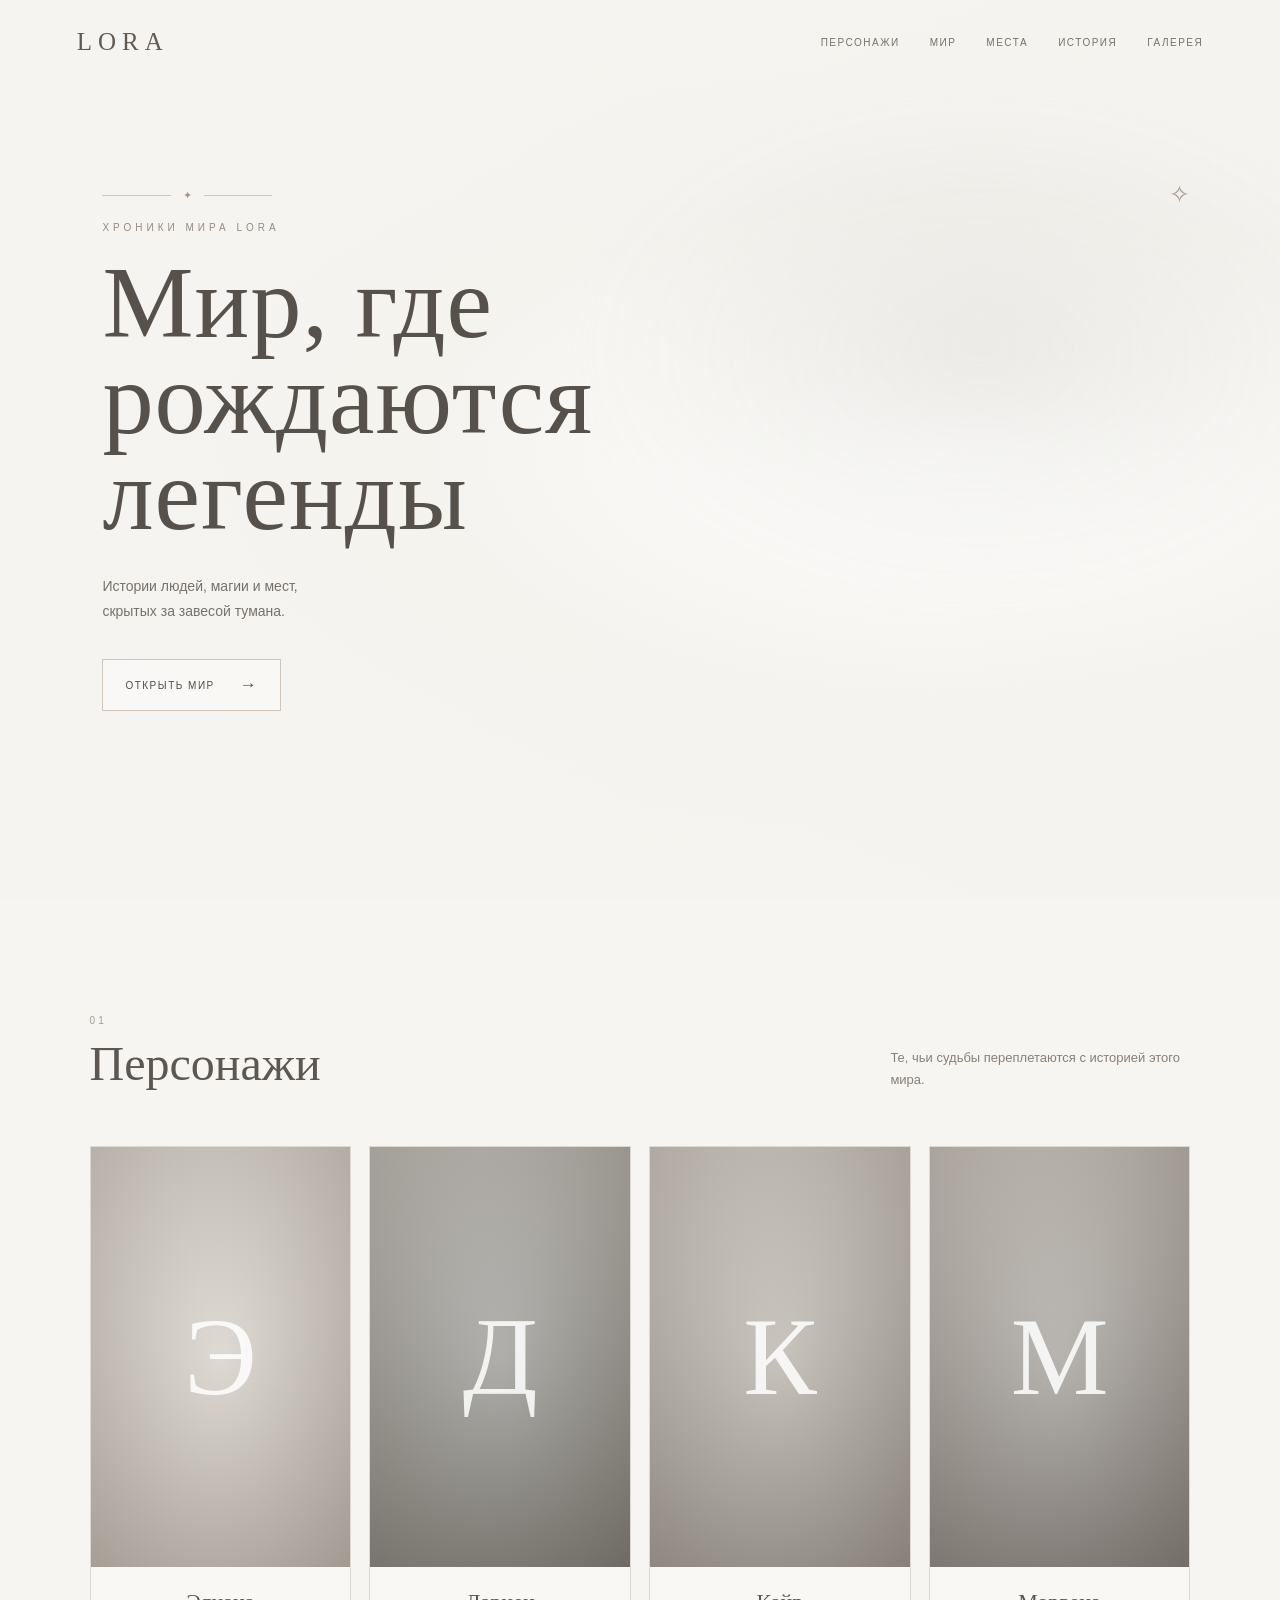
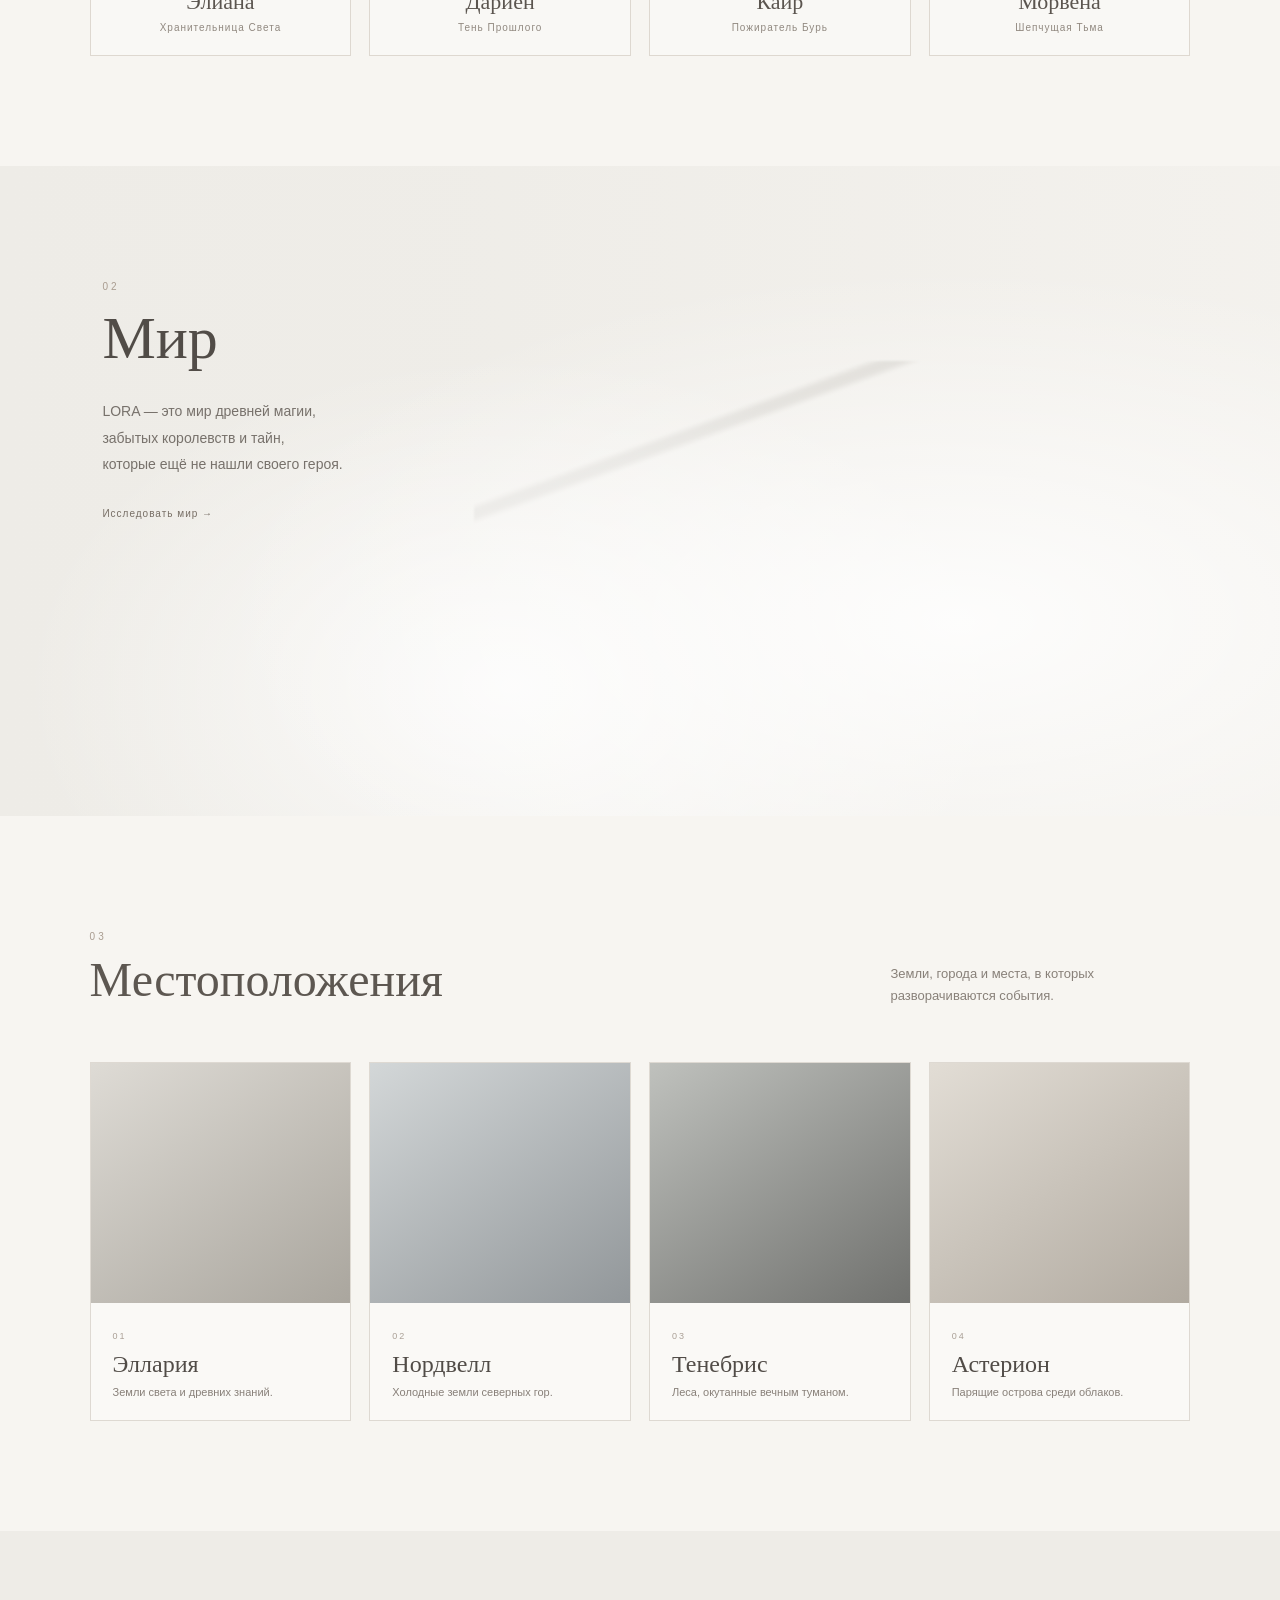
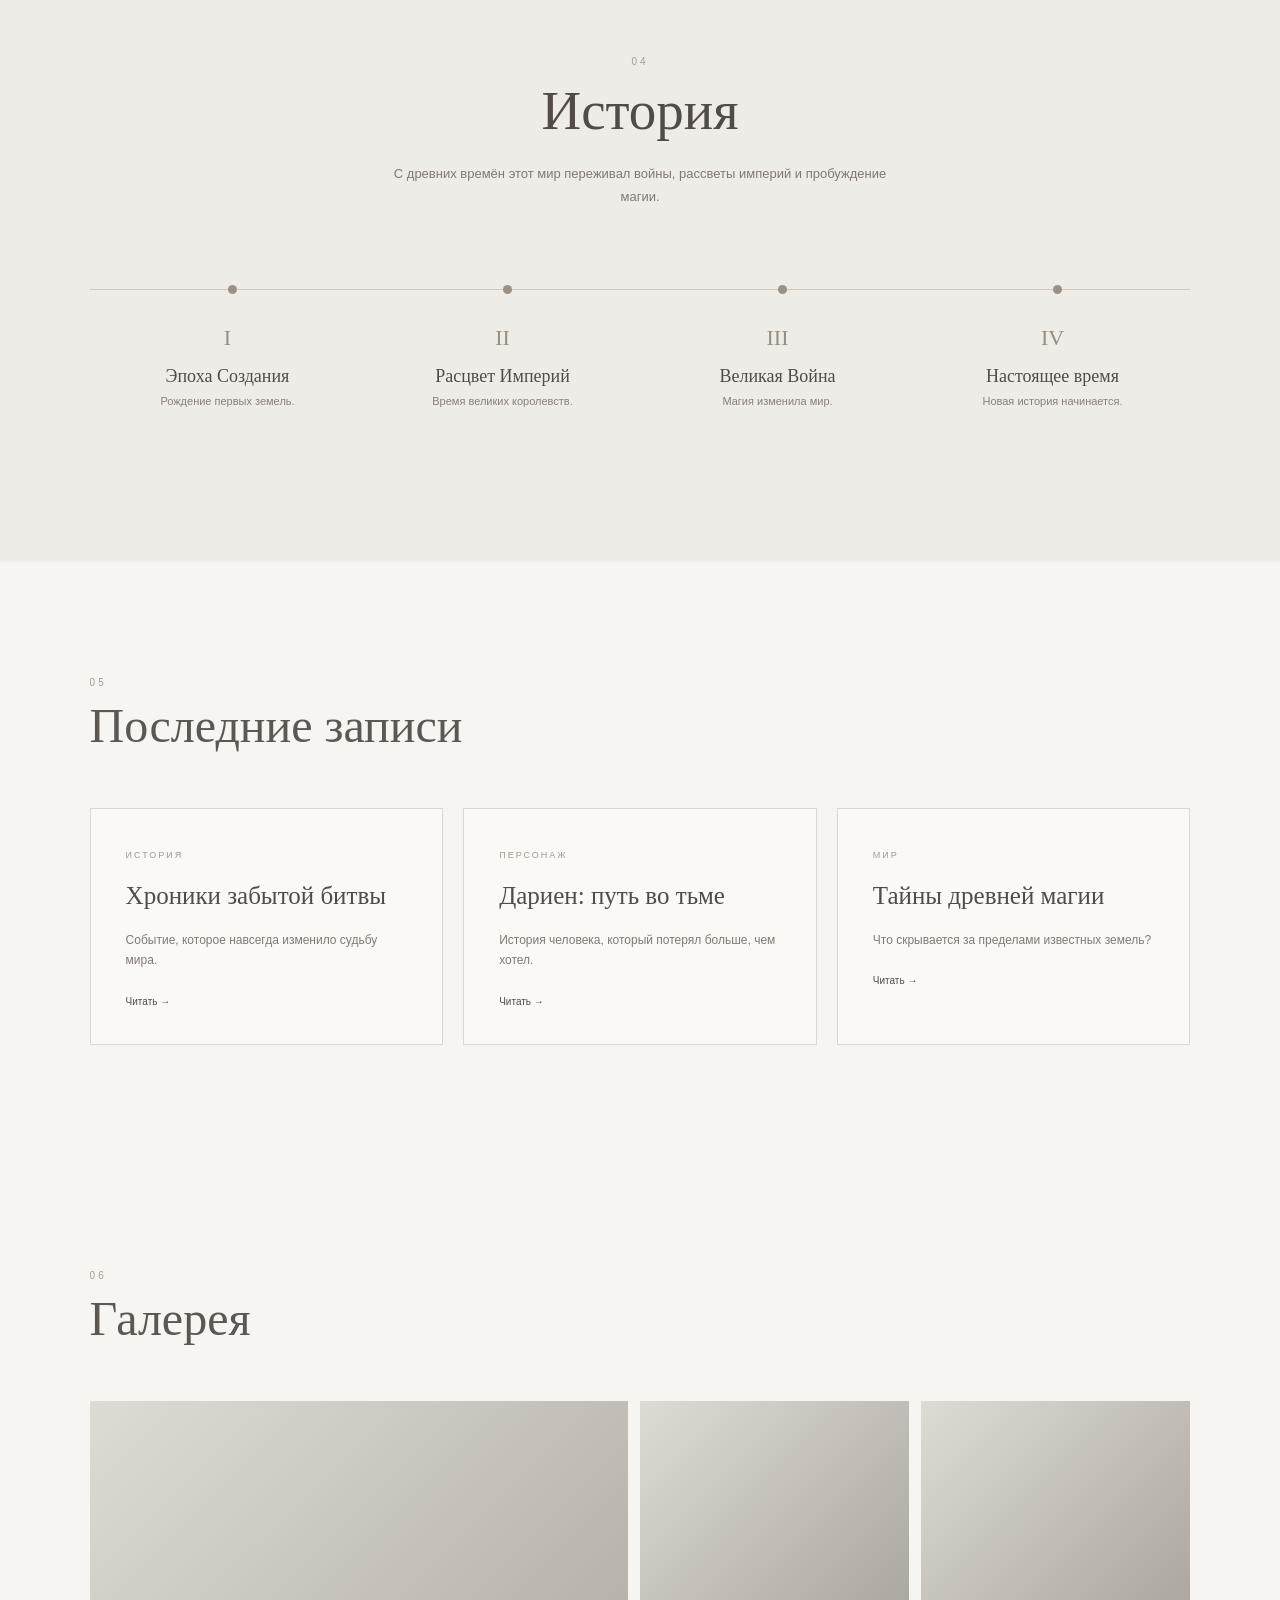
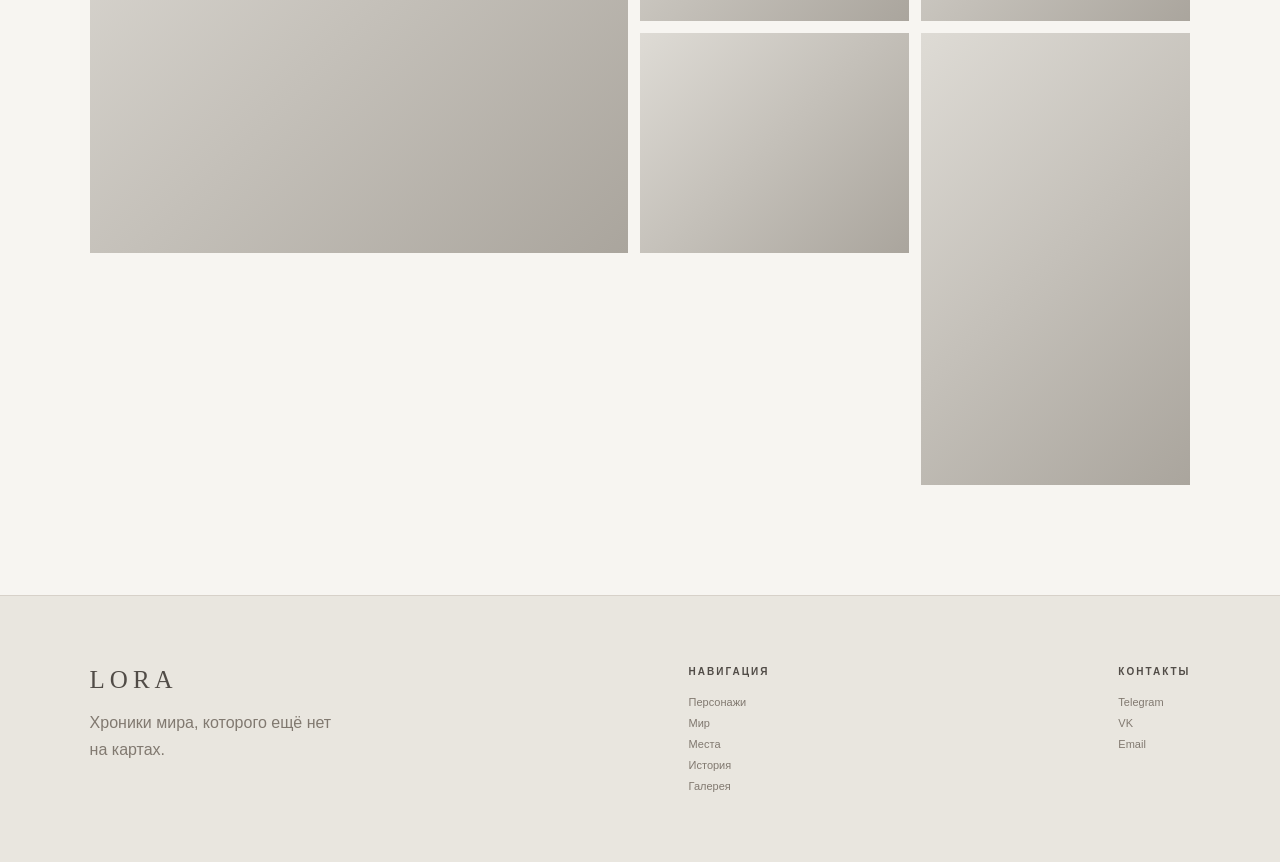
==== commit 6a84c4e7: "Update index.html" ====
--- a/index.html
+++ b/index.html
@@ -4,406 +4,302 @@
     <meta charset="UTF-8">
     <meta name="viewport" content="width=device-width, initial-scale=1.0">
 
+    <!-- SEO & Open Graph -->
     <title>LORA — Хроники мира</title>
+    <meta name="description" content="LORA — мир древней магии, забытых королевств и тайн. Погрузитесь в истории персонажей и мест.">
+    <meta property="og:title" content="LORA — Хроники мира">
+    <meta property="og:description" content="Мир, где рождаются легенды. Исследуйте персонажей, локации и историю.">
+    <meta property="og:type" content="website">
+    <meta property="og:url" content="https://ваш-username.github.io/ваш-репозиторий/">
+    <meta name="theme-color" content="#f5f3ef">
+
+    <!-- Шрифты (опционально, но улучшит внешний вид) -->
+    <link rel="preconnect" href="https://fonts.googleapis.com">
+    <link rel="preconnect" href="https://fonts.gstatic.com" crossorigin>
+    <link href="https://fonts.googleapis.com/css2?family=Playfair+Display:ital,wght@0,400;0,600;1,400&family=Inter:wght@300;400;500&display=swap" rel="stylesheet">
 
     <link rel="stylesheet" href="style.css">
 </head>
 
 <body>
 
-<header class="header">
-    <a href="index.html" class="logo">LORA</a>
-
-    <nav class="navigation">
-        <a href="#characters">Персонажи</a>
-        <a href="#world">Мир</a>
-        <a href="#locations">Места</a>
-        <a href="#history">История</a>
-        <a href="#gallery">Галерея</a>
-    </nav>
-</header>
-
-<main>
-
-    <!-- HERO -->
-
-    <section class="hero">
-
-        <div class="mist mist-1"></div>
-        <div class="mist mist-2"></div>
-
-        <div class="hero-content">
-
-            <div class="decorative-line">
-                <span></span>
-                <i>✦</i>
-                <span></span>
-            </div>
-
-            <p class="eyebrow">
-                ХРОНИКИ МИРА LORA
-            </p>
-
-            <h1>
-                Мир, где
-
-                рождаются
-
-                легенды
-            </h1>
-
-            <p class="hero-description">
-                Истории людей, магии и мест,
-                скрытых за завесой тумана.
-            </p>
-
-            <a href="#characters" class="main-button">
-                Открыть мир
-                <span>→</span>
-            </a>
-
+    <header class="header" role="banner">
+        <a href="index.html" class="logo" aria-label="На главную">LORA</a>
+
+        <nav class="navigation" role="navigation" aria-label="Основное меню">
+            <a href="#characters">Персонажи</a>
+            <a href="#world">Мир</a>
+            <a href="#locations">Места</a>
+            <a href="#history">История</a>
+            <a href="#gallery">Галерея</a>
+        </nav>
+    </header>
+
+    <main>
+
+        <!-- HERO -->
+        <section class="hero" aria-labelledby="hero-title">
+            <div class="mist mist-1" aria-hidden="true"></div>
+            <div class="mist mist-2" aria-hidden="true"></div>
+
+            <div class="hero-content">
+                <div class="decorative-line" aria-hidden="true">
+                    <span></span>
+                    <i>✦</i>
+                    <span></span>
+                </div>
+
+                <p class="eyebrow">ХРОНИКИ МИРА LORA</p>
+
+                <h1 id="hero-title">
+                    Мир, где<br>
+                    рождаются<br>
+                    легенды
+                </h1>
+
+                <p class="hero-description">
+                    Истории людей, магии и мест,<br>
+                    скрытых за завесой тумана.
+                </p>
+
+                <a href="#characters" class="main-button">
+                    Открыть мир
+                    <span aria-hidden="true">→</span>
+                </a>
+            </div>
+
+            <div class="hero-symbol" aria-hidden="true">✧</div>
+        </section>
+
+        <!-- ПЕРСОНАЖИ -->
+        <section class="section characters-section" id="characters" aria-labelledby="characters-heading">
+            <div class="section-heading">
+                <div>
+                    <span class="section-number">01</span>
+                    <h2 id="characters-heading">Персонажи</h2>
+                </div>
+                <p>Те, чьи судьбы переплетаются с историей этого мира.</p>
+            </div>
+
+            <div class="characters-grid">
+                <a href="character.html?id=eliana" class="character-card">
+                    <div class="character-image eliana" aria-hidden="true">
+                        <span>Э</span>
+                    </div>
+                    <div class="character-info">
+                        <h3>Элиана</h3>
+                        <p>Хранительница Света</p>
+                    </div>
+                </a>
+
+                <a href="character.html?id=darien" class="character-card">
+                    <div class="character-image darien" aria-hidden="true">
+                        <span>Д</span>
+                    </div>
+                    <div class="character-info">
+                        <h3>Дариен</h3>
+                        <p>Тень Прошлого</p>
+                    </div>
+                </a>
+
+                <a href="character.html?id=kair" class="character-card">
+                    <div class="character-image kair" aria-hidden="true">
+                        <span>К</span>
+                    </div>
+                    <div class="character-info">
+                        <h3>Кайр</h3>
+                        <p>Пожиратель Бурь</p>
+                    </div>
+                </a>
+
+                <a href="character.html?id=morvena" class="character-card">
+                    <div class="character-image morvena" aria-hidden="true">
+                        <span>М</span>
+                    </div>
+                    <div class="character-info">
+                        <h3>Морвена</h3>
+                        <p>Шепчущая Тьма</p>
+                    </div>
+                </a>
+            </div>
+        </section>
+
+        <!-- МИР -->
+        <section class="world-section" id="world" aria-labelledby="world-heading">
+            <div class="world-content">
+                <span class="section-number">02</span>
+                <h2 id="world-heading">Мир</h2>
+                <p>
+                    LORA — это мир древней магии,<br>
+                    забытых королевств и тайн,<br>
+                    которые ещё не нашли своего героя.
+                </p>
+                <a href="#locations" class="text-button">Исследовать мир →</a>
+            </div>
+
+            <div class="world-landscape" aria-hidden="true">
+                <div class="castle"></div>
+                <div class="fog"></div>
+            </div>
+        </section>
+
+        <!-- МЕСТОПОЛОЖЕНИЯ -->
+        <section class="section locations-section" id="locations" aria-labelledby="locations-heading">
+            <div class="section-heading">
+                <div>
+                    <span class="section-number">03</span>
+                    <h2 id="locations-heading">Местоположения</h2>
+                </div>
+                <p>Земли, города и места, в которых разворачиваются события.</p>
+            </div>
+
+            <div class="locations-grid">
+                <article class="location-card">
+                    <div class="location-picture location-1" aria-hidden="true"></div>
+                    <div>
+                        <span>01</span>
+                        <h3>Эллария</h3>
+                        <p>Земли света и древних знаний.</p>
+                    </div>
+                </article>
+
+                <article class="location-card">
+                    <div class="location-picture location-2" aria-hidden="true"></div>
+                    <div>
+                        <span>02</span>
+                        <h3>Нордвелл</h3>
+                        <p>Холодные земли северных гор.</p>
+                    </div>
+                </article>
+
+                <article class="location-card">
+                    <div class="location-picture location-3" aria-hidden="true"></div>
+                    <div>
+                        <span>03</span>
+                        <h3>Тенебрис</h3>
+                        <p>Леса, окутанные вечным туманом.</p>
+                    </div>
+                </article>
+
+                <article class="location-card">
+                    <div class="location-picture location-4" aria-hidden="true"></div>
+                    <div>
+                        <span>04</span>
+                        <h3>Астерион</h3>
+                        <p>Парящие острова среди облаков.</p>
+                    </div>
+                </article>
+            </div>
+        </section>
+
+        <!-- ИСТОРИЯ -->
+        <section class="history-section" id="history" aria-labelledby="history-heading">
+            <div class="history-inner">
+                <span class="section-number">04</span>
+                <h2 id="history-heading">История</h2>
+                <p>
+                    С древних времён этот мир переживал войны, рассветы империй и пробуждение магии.
+                </p>
+
+                <div class="timeline">
+                    <div class="timeline-item">
+                        <span>I</span>
+                        <h3>Эпоха Создания</h3>
+                        <p>Рождение первых земель.</p>
+                    </div>
+                    <div class="timeline-item">
+                        <span>II</span>
+                        <h3>Расцвет Империй</h3>
+                        <p>Время великих королевств.</p>
+                    </div>
+                    <div class="timeline-item">
+                        <span>III</span>
+                        <h3>Великая Война</h3>
+                        <p>Магия изменила мир.</p>
+                    </div>
+                    <div class="timeline-item">
+                        <span>IV</span>
+                        <h3>Настоящее время</h3>
+                        <p>Новая история начинается.</p>
+                    </div>
+                </div>
+            </div>
+        </section>
+
+        <!-- ПОСЛЕДНИЕ ЗАПИСИ -->
+        <section class="section articles-section" aria-labelledby="articles-heading">
+            <div class="section-heading">
+                <div>
+                    <span class="section-number">05</span>
+                    <h2 id="articles-heading">Последние записи</h2>
+                </div>
+            </div>
+
+            <div class="articles-grid">
+                <article>
+                    <span>ИСТОРИЯ</span>
+                    <h3>Хроники забытой битвы</h3>
+                    <p>Событие, которое навсегда изменило судьбу мира.</p>
+                    <a href="#">Читать →</a>
+                </article>
+                <article>
+                    <span>ПЕРСОНАЖ</span>
+                    <h3>Дариен: путь во тьме</h3>
+                    <p>История человека, который потерял больше, чем хотел.</p>
+                    <a href="#">Читать →</a>
+                </article>
+                <article>
+                    <span>МИР</span>
+                    <h3>Тайны древней магии</h3>
+                    <p>Что скрывается за пределами известных земель?</p>
+                    <a href="#">Читать →</a>
+                </article>
+            </div>
+        </section>
+
+        <!-- ГАЛЕРЕЯ -->
+        <section class="section gallery-section" id="gallery" aria-labelledby="gallery-heading">
+            <div class="section-heading">
+                <div>
+                    <span class="section-number">06</span>
+                    <h2 id="gallery-heading">Галерея</h2>
+                </div>
+            </div>
+
+            <div class="gallery-grid">
+                <div class="gallery-item large" aria-label="Изображение 1"></div>
+                <div class="gallery-item" aria-label="Изображение 2"></div>
+                <div class="gallery-item" aria-label="Изображение 3"></div>
+                <div class="gallery-item" aria-label="Изображение 4"></div>
+                <div class="gallery-item large" aria-label="Изображение 5"></div>
+            </div>
+        </section>
+
+    </main>
+
+    <footer class="footer" role="contentinfo">
+        <div>
+            <div class="footer-logo">LORA</div>
+            <p>Хроники мира, которого ещё нет на картах.</p>
         </div>
 
-        <div class="hero-symbol">
-            ✧
+        <div class="footer-column">
+            <h4>Навигация</h4>
+            <a href="#characters">Персонажи</a>
+            <a href="#world">Мир</a>
+            <a href="#locations">Места</a>
+            <a href="#history">История</a>
+            <a href="#gallery">Галерея</a>
         </div>
 
-    </section>
-
-    <!-- ПЕРСОНАЖИ -->
-
-    <section class="section characters-section" id="characters">
-
-        <div class="section-heading">
-
-            <div>
-                <span class="section-number">01</span>
-                <h2>Персонажи</h2>
-            </div>
-
-            <p>
-                Те, чьи судьбы переплетаются
-                с историей этого мира.
-            </p>
-
+        <div class="footer-column">
+            <h4>Контакты</h4>
+            <a href="#">Telegram</a>
+            <a href="#">VK</a>
+            <a href="#">Email</a>
         </div>
-
-        <div class="characters-grid">
-
-            <a href="character.html?id=eliana" class="character-card">
-
-                <div class="character-image eliana">
-                    <span>Э</span>
-                </div>
-
-                <div class="character-info">
-                    <h3>Элиана</h3>
-                    <p>Хранительница Света</p>
-                </div>
-
-            </a>
-
-            <a href="character.html?id=darien" class="character-card">
-
-                <div class="character-image darien">
-                    <span>Д</span>
-                </div>
-
-                <div class="character-info">
-                    <h3>Дариен</h3>
-                    <p>Тень Прошлого</p>
-                </div>
-
-            </a>
-
-            <a href="character.html?id=kair" class="character-card">
-
-                <div class="character-image kair">
-                    <span>К</span>
-                </div>
-
-                <div class="character-info">
-                    <h3>Кайр</h3>
-                    <p>Пожиратель Бурь</p>
-                </div>
-
-            </a>
-
-            <a href="character.html?id=morvena" class="character-card">
-
-                <div class="character-image morvena">
-                    <span>М</span>
-                </div>
-
-                <div class="character-info">
-                    <h3>Морвена</h3>
-                    <p>Шепчущая Тьма</p>
-                </div>
-
-            </a>
-
-        </div>
-
-    </section>
-
-    <!-- МИР -->
-
-    <section class="world-section" id="world">
-
-        <div class="world-content">
-
-            <span class="section-number">02</span>
-
-            <h2>Мир</h2>
-
-            <p>
-                LORA — это мир древней магии,
-                забытых королевств и тайн,
-                которые ещё не нашли своего
-                героя.
-            </p>
-
-            <a href="#locations" class="text-button">
-                Исследовать мир →
-            </a>
-
-        </div>
-
-        <div class="world-landscape">
-            <div class="castle"></div>
-            <div class="fog"></div>
-        </div>
-
-    </section>
-
-    <!-- МЕСТОПОЛОЖЕНИЯ -->
-
-    <section class="section locations-section" id="locations">
-
-        <div class="section-heading">
-
-
-<div>
-                <span class="section-number">03</span>
-                <h2>Местоположения</h2>
-            </div>
-
-            <p>
-                Земли, города и места,
-                в которых разворачиваются события.
-            </p>
-
-        </div>
-
-        <div class="locations-grid">
-
-            <article class="location-card">
-
-                <div class="location-picture location-1"></div>
-
-                <div>
-                    <span>01</span>
-                    <h3>Эллария</h3>
-                    <p>Земли света и древних знаний.</p>
-                </div>
-
-            </article>
-
-            <article class="location-card">
-
-                <div class="location-picture location-2"></div>
-
-                <div>
-                    <span>02</span>
-                    <h3>Нордвелл</h3>
-                    <p>Холодные земли северных гор.</p>
-                </div>
-
-            </article>
-
-            <article class="location-card">
-
-                <div class="location-picture location-3"></div>
-
-                <div>
-                    <span>03</span>
-                    <h3>Тенебрис</h3>
-                    <p>Леса, окутанные вечным туманом.</p>
-                </div>
-
-            </article>
-
-            <article class="location-card">
-
-                <div class="location-picture location-4"></div>
-
-                <div>
-                    <span>04</span>
-                    <h3>Астерион</h3>
-                    <p>Парящие острова среди облаков.</p>
-                </div>
-
-            </article>
-
-        </div>
-
-    </section>
-
-    <!-- ИСТОРИЯ -->
-
-    <section class="history-section" id="history">
-
-        <div class="history-inner">
-
-            <span class="section-number">04</span>
-
-            <h2>История</h2>
-
-            <p>
-                С древних времён этот мир
-                переживал войны, рассветы
-                империй и пробуждение магии.
-            </p>
-
-            <div class="timeline">
-
-                <div class="timeline-item">
-                    <span>I</span>
-                    <h3>Эпоха Создания</h3>
-                    <p>Рождение первых земель.</p>
-                </div>
-
-                <div class="timeline-item">
-                    <span>II</span>
-                    <h3>Расцвет Империй</h3>
-                    <p>Время великих королевств.</p>
-                </div>
-
-                <div class="timeline-item">
-                    <span>III</span>
-                    <h3>Великая Война</h3>
-                    <p>Магия изменила мир.</p>
-                </div>
-
-                <div class="timeline-item">
-                    <span>IV</span>
-                    <h3>Настоящее время</h3>
-                    <p>Новая история начинается.</p>
-                </div>
-
-            </div>
-
-        </div>
-
-    </section>
-
-    <!-- ПОСЛЕДНИЕ ЗАПИСИ -->
-
-    <section class="section articles-section">
-
-        <div class="section-heading">
-
-            <div>
-                <span class="section-number">05</span>
-                <h2>Последние записи</h2>
-            </div>
-
-        </div>
-
-        <div class="articles-grid">
-
-            <article>
-                <span>ИСТОРИЯ</span>
-                <h3>Хроники забытой битвы</h3>
-                <p>
-                    Событие, которое навсегда
-                    изменило судьбу мира.
-                </p>
-                <a href="#">Читать →</a>
-            </article>
-
-            <article>
-                <span>ПЕРСОНАЖ</span>
-                <h3>Дариен: путь во тьме</h3>
-                <p>
-                    История человека, который
-                    потерял больше, чем хотел.
-                </p>
-                <a href="#">Читать →</a>
-            </article>
-
-            <article>
-                <span>МИР</span>
-                <h3>Тайны древней магии</h3>
-                <p>
-                    Что скрывается за пределами
-                    известных земель?
-                </p>
-                <a href="#">Читать →</a>
-            </article>
-
-        </div>
-
-    </section>
-
-    <!-- ГАЛЕРЕЯ -->
-
-
-<section class="section gallery-section" id="gallery">
-
-        <div class="section-heading">
-
-            <div>
-                <span class="section-number">06</span>
-                <h2>Галерея</h2>
-            </div>
-
-        </div>
-
-        <div class="gallery-grid">
-
-            <div class="gallery-item large"></div>
-            <div class="gallery-item"></div>
-            <div class="gallery-item"></div>
-            <div class="gallery-item"></div>
-            <div class="gallery-item large"></div>
-
-        </div>
-
-    </section>
-
-</main>
-
-<footer class="footer">
-
-    <div>
-        <div class="footer-logo">LORA</div>
-
-        <p>
-            Хроники мира, которого
-            ещё нет на картах.
-        </p>
-    </div>
-
-    <div class="footer-column">
-        <h4>Навигация</h4>
-        <a href="#characters">Персонажи</a>
-        <a href="#world">Мир</a>
-        <a href="#locations">Места</a>
-        <a href="#history">История</a>
-        <a href="#gallery">Галерея</a>
-    </div>
-
-    <div class="footer-column">
-        <h4>Контакты</h4>
-        <a href="#">Telegram</a>
-        <a href="#">VK</a>
-        <a href="#">Email</a>
-    </div>
-
-</footer>
-
-<script src="script.js"></script>
-
+    </footer>
+
+    <script src="script.js"></script>
 </body>
 </html>
--- a/style.css
+++ b/style.css
@@ -0,0 +1,2466 @@
+/* =========================================
+   RESET
+========================================= */
+
+* {
+    margin: 0;
+    padding: 0;
+    box-sizing: border-box;
+}
+
+html {
+    scroll-behavior: smooth;
+}
+
+body {
+    background: #f5f3ef;
+    color: #514c47;
+
+    font-family:
+        Georgia,
+        "Times New Roman",
+        serif;
+}
+
+a {
+    color: inherit;
+}
+
+button {
+    font-family: inherit;
+}
+
+/* =========================================
+   HEADER
+========================================= */
+
+.header {
+    position: absolute;
+
+    top: 0;
+    left: 0;
+
+    width: 100%;
+
+    padding: 28px 6%;
+
+    display: flex;
+    justify-content: space-between;
+    align-items: center;
+
+    z-index: 20;
+}
+
+.logo {
+    text-decoration: none;
+
+    color: #625b54;
+
+    font-size: 25px;
+
+    letter-spacing: 6px;
+}
+
+.navigation {
+    display: flex;
+
+    gap: 30px;
+}
+
+.navigation a {
+    text-decoration: none;
+
+    font-family: Arial, sans-serif;
+
+    font-size: 10px;
+
+    letter-spacing: 1.5px;
+
+    text-transform: uppercase;
+
+    color: #77716b;
+
+    transition: 0.3s;
+}
+
+.navigation a:hover {
+    color: #a68f77;
+}
+
+/* =========================================
+   HERO
+========================================= */
+
+.hero {
+    min-height: 100vh;
+
+    position: relative;
+
+    overflow: hidden;
+
+    display: flex;
+    align-items: center;
+
+    padding: 120px 8%;
+
+    background:
+
+        radial-gradient(
+            ellipse at 75% 50%,
+            rgba(255,255,255,.95),
+            rgba(244,242,237,.5) 40%,
+            transparent 70%
+        ),
+
+        linear-gradient(
+            90deg,
+            #f6f4f0 0%,
+            #f6f4f0 35%,
+            rgba(246,244,240,.7) 60%,
+            rgba(246,244,240,.2) 100%
+        );
+}
+
+.hero::before {
+
+    content: "";
+
+    position: absolute;
+
+    width: 800px;
+    height: 500px;
+
+    right: -100px;
+    top: 100px;
+
+    background:
+
+        radial-gradient(
+            ellipse,
+            rgba(215,213,207,.55),
+            transparent 70%
+        );
+
+    filter: blur(25px);
+
+    opacity: .8;
+}
+
+.hero-content {
+
+    position: relative;
+
+    max-width: 560px;
+
+    z-index: 3;
+}
+
+.decorative-line {
+
+    display: flex;
+
+    align-items: center;
+
+    gap: 12px;
+
+    width: 170px;
+
+    margin-bottom: 20px;
+}
+
+.decorative-line span {
+
+    flex: 1;
+
+    height: 1px;
+
+    background: #cfc6bb;
+}
+
+.decorative-line i {
+
+    color: #aa9887;
+
+    font-style: normal;
+
+    font-size: 11px;
+}
+
+.eyebrow {
+
+    margin-bottom: 22px;
+
+    font-family: Arial, sans-serif;
+
+    font-size: 10px;
+
+    letter-spacing: 4px;
+
+    color: #958b81;
+}
+
+.hero h1 {
+
+    margin-bottom: 30px;
+
+    color: #57514b;
+
+    font-size:
+        clamp(58px, 8vw, 105px);
+
+    font-weight: 400;
+
+    line-height: .94;
+
+    letter-spacing: 1px;
+}
+
+.hero-description {
+
+    max-width: 370px;
+
+    margin-bottom: 35px;
+
+    font-family: Arial, sans-serif;
+
+    font-size: 14px;
+
+    line-height: 1.8;
+
+    color: #77716b;
+}
+
+.main-button {
+
+    display: inline-flex;
+
+    align-items: center;
+
+    gap: 25px;
+
+    padding: 15px 22px;
+
+    border: 1px solid #cfc5ba;
+
+    background: rgba(255,255,255,.35);
+
+    text-decoration: none;
+
+    font-family: Arial, sans-serif;
+
+    font-size: 10px;
+
+    letter-spacing: 1.5px;
+
+    text-transform: uppercase;
+
+    transition: .3s;
+}
+
+.main-button:hover {
+
+    background: rgba(255,255,255,.8);
+
+    transform: translateY(-2px);
+}
+
+.main-button span {
+
+    font-size: 17px;
+}
+
+.hero-symbol {
+
+    position: absolute;
+
+    right: 7%;
+    top: 20%;
+
+    font-size: 25px;
+
+    color: #aaa095;
+}
+
+/* =========================================
+   COMMON SECTIONS
+========================================= */
+
+.section {
+
+    padding: 110px 7%;
+
+    background: #f7f5f1;
+}
+
+.section-heading {
+
+    display: flex;
+
+    justify-content: space-between;
+
+    align-items: end;
+
+    margin-bottom: 55px;
+}
+
+.section-heading h2 {
+
+    margin-top: 8px;
+
+    font-size: 48px;
+
+    font-weight: 400;
+
+    color: #5d5751;
+}
+
+.section-heading p {
+
+    max-width: 300px;
+
+    font-family: Arial, sans-serif;
+
+    font-size:
+
+
+13px;
+
+    line-height: 1.7;
+
+    color: #888079;
+}
+
+.section-number {
+
+    font-family: Arial, sans-serif;
+
+    font-size: 10px;
+
+    letter-spacing: 3px;
+
+    color: #a99c90;
+}
+
+/* =========================================
+   CHARACTERS
+========================================= */
+
+.characters-grid {
+
+    display: grid;
+
+    grid-template-columns:
+        repeat(4, 1fr);
+
+    gap: 18px;
+}
+
+.character-card {
+
+    text-decoration: none;
+
+    border: 1px solid #ded8d0;
+
+    background: #f9f8f5;
+
+    transition: .4s;
+
+    overflow: hidden;
+}
+
+.character-card:hover {
+
+    transform: translateY(-8px);
+
+    box-shadow:
+        0 20px 50px
+        rgba(80,70,60,.08);
+}
+
+.character-image {
+
+    height: 420px;
+
+    display: flex;
+
+    align-items: center;
+
+    justify-content: center;
+
+    position: relative;
+
+    overflow: hidden;
+}
+
+.character-image::before {
+
+    content: "";
+
+    position: absolute;
+
+    inset: 0;
+
+    background:
+        radial-gradient(
+            ellipse at center,
+            rgba(255,255,255,.15),
+            rgba(90,80,70,.35)
+        );
+}
+
+.character-image span {
+
+    position: relative;
+
+    font-size: 110px;
+
+    color: rgba(255,255,255,.85);
+
+    font-weight: 300;
+}
+
+.eliana {
+
+    background:
+        linear-gradient(
+            160deg,
+            #e8e4dc,
+            #c8c2ba
+        );
+}
+
+.darien {
+
+    background:
+        linear-gradient(
+            160deg,
+            #c9c8c4,
+            #797873
+        );
+}
+
+.kair {
+
+    background:
+        linear-gradient(
+            160deg,
+            #ddd9d1,
+            #9e9a92
+        );
+}
+
+.morvena {
+
+    background:
+        linear-gradient(
+            160deg,
+            #d5d1cb,
+            #817d79
+        );
+}
+
+.character-info {
+
+    padding: 22px;
+
+    text-align: center;
+}
+
+.character-info h3 {
+
+    margin-bottom: 7px;
+
+    font-size: 22px;
+
+    font-weight: 400;
+
+    color: #5b554f;
+}
+
+.character-info p {
+
+    font-family: Arial, sans-serif;
+
+    font-size: 10px;
+
+    color: #918980;
+
+    letter-spacing: 1px;
+}
+
+/* =========================================
+   WORLD
+========================================= */
+
+.world-section {
+
+    min-height: 650px;
+
+    position: relative;
+
+    overflow: hidden;
+
+    padding: 110px 8%;
+
+    background:
+        linear-gradient(
+            90deg,
+            #eeece7 0%,
+            rgba(238,236,231,.9) 35%,
+            rgba(238,236,231,.25) 100%
+        );
+}
+
+.world-content {
+
+    position: relative;
+
+    z-index: 5;
+
+    max-width: 420px;
+}
+
+.world-content h2 {
+
+    margin: 10px 0 25px;
+
+    font-size: 60px;
+
+    font-weight: 400;
+}
+
+.world-content p {
+
+    font-family: Arial, sans-serif;
+
+    font-size: 14px;
+
+    line-height: 1.9;
+
+    color: #77716b;
+}
+
+.text-button {
+
+    display: inline-block;
+
+    margin-top: 30px;
+
+    text-decoration: none;
+
+    font-family: Arial, sans-serif;
+
+    font-size: 10px;
+
+    letter-spacing: 1px;
+
+    color: #776e65;
+}
+
+.world-landscape {
+
+    position: absolute;
+
+    inset: 0;
+
+    overflow: hidden;
+}
+
+.castle {
+
+    position: absolute;
+
+    right: 8%;
+
+    bottom: 0;
+
+    width: 55%;
+
+    height: 70%;
+
+    opacity: .3;
+
+    background:
+
+        linear-gradient(
+            160deg,
+            transparent 20%,
+            #aaa69e 21%,
+            #aaa69e 22%,
+            transparent 23%
+        );
+
+    filter: blur(1px);
+}
+
+.fog {
+
+    position: absolute;
+
+    inset: 0;
+
+    background:
+
+        radial-gradient(
+            ellipse at 75% 70%,
+            rgba(255,255,255,.85),
+            transparent 55%
+        ),
+
+        radial-gradient(
+            ellipse at 40% 80%,
+            rgba(255,255,255,.8),
+            transparent 45%
+        );
+}
+
+/* =========================================
+   LOCATIONS
+========================================= */
+
+.locations-grid {
+
+    display: grid;
+
+    grid-template-columns:
+        repeat(4,1fr);
+
+    gap: 18px;
+}
+
+.location-card {
+
+    border: 1px solid #ded9d2;
+
+    background: #faf9f6;
+}
+
+.location-picture {
+
+    height: 240px;
+
+    background-size: cover;
+
+    position: relative;
+}
+
+.location-picture
+
+
+::after {
+
+    content: "";
+
+    position: absolute;
+
+    inset: 0;
+
+    background:
+        linear-gradient(
+            transparent 40%,
+            rgba(100,90,80,.25)
+        );
+}
+
+.location-1 {
+
+    background:
+        linear-gradient(
+            145deg,
+            #dedbd5,
+            #aaa69e
+        );
+}
+
+.location-2 {
+
+    background:
+        linear-gradient(
+            145deg,
+            #d3d7d8,
+            #92979a
+        );
+}
+
+.location-3 {
+
+    background:
+        linear-gradient(
+            145deg,
+            #bfc1bd,
+            #70716e
+        );
+}
+
+.location-4 {
+
+    background:
+        linear-gradient(
+            145deg,
+            #e2ddd5,
+            #b1aaa0
+        );
+}
+
+.location-card > div:last-child {
+
+    padding: 22px;
+}
+
+.location-card span {
+
+    font-family: Arial, sans-serif;
+
+    font-size: 9px;
+
+    color: #aaa096;
+
+    letter-spacing: 2px;
+}
+
+.location-card h3 {
+
+    margin: 8px 0;
+
+    font-size: 24px;
+
+    font-weight: 400;
+}
+
+.location-card p {
+
+    font-family: Arial, sans-serif;
+
+    font-size: 11px;
+
+    color: #888079;
+}
+
+/* =========================================
+   HISTORY
+========================================= */
+
+.history-section {
+
+    padding: 120px 7%;
+
+    background: #eeece7;
+}
+
+.history-inner {
+
+    max-width: 1100px;
+
+    margin: auto;
+
+    text-align: center;
+}
+
+.history-inner h2 {
+
+    margin: 10px 0 20px;
+
+    font-size: 55px;
+
+    font-weight: 400;
+}
+
+.history-inner > p {
+
+    max-width: 500px;
+
+    margin: 0 auto;
+
+    font-family: Arial, sans-serif;
+
+    font-size: 13px;
+
+    line-height: 1.8;
+
+    color: #817a72;
+}
+
+.timeline {
+
+    display: grid;
+
+    grid-template-columns:
+        repeat(4,1fr);
+
+    margin-top: 80px;
+
+    border-top: 1px solid #cfc7be;
+}
+
+.timeline-item {
+
+    position: relative;
+
+    padding: 35px 20px;
+}
+
+.timeline-item::before {
+
+    content: "";
+
+    position: absolute;
+
+    top: -5px;
+
+    left: 50%;
+
+    width: 9px;
+
+    height: 9px;
+
+    border-radius: 50%;
+
+    background: #9d9184;
+}
+
+.timeline-item span {
+
+    font-size: 22px;
+
+    color: #9b8d7e;
+}
+
+.timeline-item h3 {
+
+    margin: 15px 0 8px;
+
+    font-size: 18px;
+
+    font-weight: 400;
+}
+
+.timeline-item p {
+
+    font-family: Arial, sans-serif;
+
+    font-size: 11px;
+
+    color: #888079;
+}
+
+/* =========================================
+   ARTICLES
+========================================= */
+
+.articles-grid {
+
+    display: grid;
+
+    grid-template-columns:
+        repeat(3,1fr);
+
+    gap: 20px;
+}
+
+.articles-grid article {
+
+    padding: 35px;
+
+    border: 1px solid #ddd7cf;
+
+    background: #faf9f6;
+}
+
+.articles-grid span {
+
+    font-family: Arial, sans-serif;
+
+    font-size: 9px;
+
+    letter-spacing: 2px;
+
+    color: #a3988d;
+}
+
+.articles-grid h3 {
+
+    margin: 20px 0;
+
+    font-size: 25px;
+
+    font-weight: 400;
+}
+
+.articles-grid p {
+
+    font-family: Arial, sans-serif;
+
+    font-size: 12px;
+
+    line-height: 1.7;
+
+    color: #817a73;
+}
+
+.articles-grid a {
+
+    display: inline-block;
+
+    margin-top: 25px;
+
+    text-decoration: none;
+
+    font-family: Arial, sans-serif;
+
+    font-size: 10px;
+}
+
+/* =========================================
+   GALLERY
+========================================= */
+
+.gallery-grid {
+
+    display: grid;
+
+    grid-template-columns:
+        2fr 1fr 1fr;
+
+    grid-auto-rows: 220px;
+
+    gap: 12px;
+}
+
+.gallery-item {
+
+    background:
+        linear-gradient(
+            135deg,
+            #dedbd5,
+            #aaa59d
+        );
+
+    transition: .4s;
+}
+
+.gallery-item:hover {
+
+    filter: brightness(.9);
+
+    transform: scale(.99);
+}
+
+.gallery-item.large {
+
+    grid-row: span 2;
+}
+
+/* =========================================
+   FOOTER
+========================================= */
+
+.footer {
+
+    padding: 70px 7%;
+
+    display: flex;
+
+    justify-content: space-between;
+
+    gap: 80px;
+
+    background: #e9e6df;
+
+    border-top: 1px solid #d7d1c9;
+}
+
+.footer-logo {
+
+    margin-bottom: 15px;
+
+    font-size: 25px;
+
+    letter-spacing: 5px;
+}
+
+.footer p {
+
+    max-width: 250px;
+
+    font-family: Arial, sans-serif;
+
+    font-
+
+
+size: 11px;
+
+    line-height: 1.7;
+
+    color: #817970;
+}
+
+.footer-column {
+
+    display: flex;
+
+    flex-direction: column;
+
+    gap: 9px;
+}
+
+.footer-column h4 {
+
+    margin-bottom: 10px;
+
+    font-family: Arial, sans-serif;
+
+    font-size: 10px;
+
+    letter-spacing: 2px;
+
+    text-transform: uppercase;
+}
+
+.footer-column a {
+
+    text-decoration: none;
+
+    font-family: Arial, sans-serif;
+
+    font-size: 11px;
+
+    color: #817970;
+}
+
+/* =========================================
+   CHARACTER PAGE
+========================================= */
+
+.character-page {
+
+    background: #f6f4f0;
+}
+
+.character-hero {
+
+    min-height: 700px;
+
+    padding: 150px 8% 90px;
+
+    position: relative;
+
+    display: grid;
+
+    grid-template-columns:
+        1fr 1fr;
+
+    align-items: center;
+
+    gap: 70px;
+
+    background:
+
+        radial-gradient(
+            ellipse at 30% 50%,
+            rgba(255,255,255,.8),
+            transparent 60%
+        );
+}
+
+.back-button {
+
+    position: absolute;
+
+    top: 110px;
+    left: 8%;
+
+    text-decoration: none;
+
+    font-family: Arial, sans-serif;
+
+    font-size: 10px;
+
+    letter-spacing: 1px;
+
+    color: #817970;
+}
+
+.character-hero-image {
+
+    height: 560px;
+
+    display: flex;
+
+    align-items: center;
+
+    justify-content: center;
+
+    background:
+        radial-gradient(
+            ellipse,
+            #ddd9d2,
+            #f3f1ed
+        );
+
+    overflow: hidden;
+}
+
+.character-portrait {
+
+    width: 300px;
+
+    height: 430px;
+
+    display: flex;
+
+    align-items: center;
+
+    justify-content: center;
+
+    border-radius: 50% 50% 45% 45%;
+
+    background:
+        linear-gradient(
+            145deg,
+            #eeeae3,
+            #aaa49b
+        );
+
+    font-size: 130px;
+
+    color: rgba(255,255,255,.85);
+}
+
+.character-hero-info h1 {
+
+    margin: 15px 0 5px;
+
+    font-size: 70px;
+
+    font-weight: 400;
+
+    color: #554f49;
+}
+
+.character-hero-info h2 {
+
+    margin-bottom: 35px;
+
+    font-size: 18px;
+
+    font-weight: 400;
+
+    color: #958b81;
+}
+
+.character-quote {
+
+    max-width: 400px;
+
+    font-size: 19px;
+
+    line-height: 1.7;
+
+    color: #777068;
+}
+
+.character-content {
+
+    max-width: 1150px;
+
+    margin: auto;
+
+    padding: 0 7% 100px;
+}
+
+/* TABS */
+
+.tabs {
+
+    display: flex;
+
+    border-top: 1px solid #d9d2ca;
+
+    border-bottom: 1px solid #d9d2ca;
+}
+
+.tab {
+
+    flex: 1;
+
+    padding: 18px 10px;
+
+    border: 0;
+
+    background: transparent;
+
+    color: #837b73;
+
+    cursor: pointer;
+
+    font-family: Arial, sans-serif;
+
+    font-size: 9px;
+
+    letter-spacing: 1px;
+
+    text-transform: uppercase;
+}
+
+.tab.active {
+
+    color: #665d55;
+
+    background: #eeebe5;
+
+    border-bottom: 1px solid #9c8d7e;
+}
+
+/* TAB CONTENT */
+
+.tab-content {
+
+    display: none;
+
+    padding: 70px 30px;
+
+    animation: fadeIn .4s ease;
+}
+
+.tab-content.active {
+
+    display: block;
+}
+
+@keyframes fadeIn {
+
+    from {
+        opacity: 0;
+        transform: translateY(10px);
+    }
+
+    to {
+        opacity: 1;
+        transform: translateY(0);
+    }
+
+}
+
+.content-heading {
+
+    margin-bottom: 30px;
+}
+
+.content-heading h2 {
+
+    margin-top: 10px;
+
+    font-size: 40px;
+
+    font-weight: 400;
+}
+
+.large-text,
+.story-text {
+
+    max-width: 750px;
+
+    font-size: 18px;
+
+    line-height: 2;
+
+    color: #716a63;
+}
+
+/* STATS */
+
+.character-stats {
+
+    display: grid;
+
+    grid-template-columns:
+        repeat(4,1fr);
+
+    margin-top: 60px;
+
+    border-top: 1px solid #ddd6ce;
+    border-bottom: 1px solid #ddd6ce;
+}
+
+.character-stats div {
+
+    padding: 25px;
+
+    border-right: 1px solid #ddd6ce;
+}
+
+.character-stats div:last-child {
+
+    border-right: 0;
+}
+
+.character-stats span {
+
+    display: block;
+
+    margin-bottom: 8px;
+
+    font-family: Arial, sans-serif;
+
+    font-size: 9px;
+
+    color: #a1978e;
+
+    text-transform: uppercase;
+}
+
+.character-stats strong {
+
+    font-size: 15px;
+
+    font-weight: 400;
+}
+
+/* ABILITIES */
+
+.abilities-grid {
+
+    display: grid;
+
+    grid-template-columns:
+        repeat(3,1fr);
+
+    gap: 20px;
+}
+
+.ability-card {
+
+    padding: 35px;
+
+    border: 1px solid #ddd7
+
+
+cf;
+
+    background: #faf9f6;
+
+    text-align: center;
+}
+
+.ability-icon {
+
+    margin-bottom: 25px;
+
+    font-size: 30px;
+
+    color: #9e9082;
+}
+
+.ability-card h3 {
+
+    margin-bottom: 12px;
+
+    font-size: 19px;
+
+    font-weight: 400;
+}
+
+.ability-card p {
+
+    font-family: Arial, sans-serif;
+
+    font-size: 11px;
+
+    line-height: 1.7;
+
+    color: #817970;
+}
+
+/* CONNECTIONS */
+
+.connections-list {
+
+    max-width: 700px;
+}
+
+.connection {
+
+    display: flex;
+
+    align-items: center;
+
+    gap: 20px;
+
+    padding: 20px 0;
+
+    border-bottom: 1px solid #ddd7cf;
+}
+
+.connection-avatar {
+
+    width: 65px;
+    height: 65px;
+
+    display: flex;
+
+    align-items: center;
+    justify-content: center;
+
+    border-radius: 50%;
+
+    background: #ddd9d2;
+
+    color: #81776d;
+
+    font-size: 24px;
+}
+
+.connection h3 {
+
+    margin-bottom: 5px;
+
+    font-size: 18px;
+
+    font-weight: 400;
+}
+
+.connection p {
+
+    font-family: Arial, sans-serif;
+
+    font-size: 11px;
+
+    color: #827a72;
+}
+
+/* CHARACTER GALLERY */
+
+.character-gallery {
+
+    display: grid;
+
+    grid-template-columns:
+        repeat(4,1fr);
+
+    gap: 12px;
+}
+
+.character-gallery div {
+
+    height: 250px;
+
+    display: flex;
+
+    align-items: end;
+
+    padding: 20px;
+
+    color: white;
+
+    background:
+        linear-gradient(
+            145deg,
+            #d8d4cd,
+            #99938b
+        );
+
+    font-size: 14px;
+}
+
+/* =========================================
+   MOBILE
+========================================= */
+
+max-width: 900px {
+
+    .navigation {
+        display: none;
+    }
+
+    .section {
+        padding: 75px 6%;
+    }
+
+    .section-heading {
+        display: block;
+    }
+
+    .section-heading p {
+        margin-top: 20px;
+    }
+
+    .characters-grid,
+    .locations-grid {
+
+        grid-template-columns:
+            repeat(2,1fr);
+    }
+
+    .articles-grid {
+
+        grid-template-columns:
+            1fr;
+    }
+
+    .world-section {
+
+        min-height: 550px;
+    }
+
+    .timeline {
+
+        grid-template-columns:
+            repeat(2,1fr);
+    }
+
+    .character-hero {
+
+        grid-template-columns:
+            1fr;
+
+        padding-top: 150px;
+    }
+
+    .character-hero-image {
+
+        height: 450px;
+    }
+
+    .character-stats {
+
+        grid-template-columns:
+            repeat(2,1fr);
+    }
+
+    .abilities-grid {
+
+        grid-template-columns:
+            1fr;
+    }
+
+    .character-gallery {
+
+        grid-template-columns:
+            repeat(2,1fr);
+    }
+
+    .footer {
+
+        flex-direction: column;
+    }
+
+}
+
+max-width: 600px {
+
+    .hero {
+
+        padding: 120px 7%;
+    }
+
+    .hero h1 {
+
+        font-size: 58px;
+    }
+
+    .characters-grid,
+    .locations-grid {
+
+        grid-template-columns:
+            1fr;
+    }
+
+    .character-image {
+
+        height: 350px;
+    }
+
+    .timeline {
+
+        grid-template-columns:
+            1fr;
+    }
+
+    .gallery-grid {
+
+        grid-template-columns:
+            1fr 1fr;
+
+        grid-auto-rows: 160px;
+    }
+
+    .gallery-item.large {
+
+        grid-row: span 1;
+    }
+
+    .tabs {
+
+        overflow-x: auto;
+    }
+
+    .tab {
+
+        min-width: 110px;
+    }
+
+    .character-stats {
+
+        grid-template-columns:
+            1fr;
+    }
+
+    .character-stats div {
+
+        border-right: 0;
+
+        border-bottom: 1px solid #ddd6ce;
+    }
+
+    .character-hero-info h1 {
+
+        font-size: 55px;
+    }
+
+}
+
+/* =========================================
+   CHARACTER — НОВАЯ СТРУКТУРА
+========================================= */
+
+.character-page {
+    height: 100vh;
+
+    overflow: hidden;
+
+    background: #f5f3ef;
+}
+
+/* HEADER */
+
+.character-header {
+
+    position: fixed;
+
+    top: 0;
+    left: 0;
+
+    width: 100%;
+
+    height: 78px;
+
+    padding: 0 5%;
+
+    display: flex;
+
+    align-items: center;
+
+    justify-content: space-between;
+
+    background: rgba(247,245,241,.88);
+
+    backdrop-filter: blur(12px);
+
+    border-bottom: 1px solid #ded8d0;
+
+    z-index: 100;
+}
+
+.character-header nav {
+
+    display: flex;
+
+    gap: 30px;
+}
+
+.character-header nav a {
+
+    text-decoration: none;
+
+    font-family: Arial, sans-serif;
+
+    font-size: 10px;
+
+    letter-spacing: 1px;
+
+    color: #817970;
+
+    text-transform: uppercase;
+
+    transition: .3s;
+}
+
+.character-header nav a:hover {
+
+    color: #9d8875;
+}
+
+/* =========================================
+   TWO COLUMN LAYOUT
+========================================= */
+
+.character-layout {
+
+    display: grid;
+
+    grid-template-columns:
+        minmax(360px, 38%)
+        1fr;
+
+    height: 100vh;
+
+    padding-top: 78px;
+}
+
+/* =========================================
+   LEFT SIDEBAR
+========================================= */
+
+.character-sidebar {
+
+    position: relative;
+
+    height: calc(100vh - 78px);
+
+    padding: 45px 7% 45px;
+
+    border-right: 1px solid #ddd7cf;
+
+    background: #f4f2ed;
+
+    overflow: hidden;
+}
+
+.back-link {
+
+    display: inline-block;
+
+    margin-bottom: 35px;
+
+    text-decoration: none;
+
+    font-family: Arial, sans-serif;
+
+    font-size: 10px;
+
+    letter-spacing: 1px;
+
+    color: #888078;
+}
+
+.character-profile {
+
+    max-width: 450px;
+
+    margin: auto;
+}
+
+/* PORTRAIT */
+
+.character-portrait {
+
+    width: 100%;
+
+    height: 390px;
+
+    margin-bottom: 30px;
+
+    overflow: hidden;
+
+    background:
+        radial-gradient(
+            ellipse at center,
+            #e3e0da 0%,
+            #c3beb6 100%
+        );
+
+    position: relative;
+}
+
+.portrait-placeholder {
+
+    position: absolute;
+
+    inset: 0;
+
+    display: flex;
+
+    justify-content: center;
+
+    align-items: center;
+
+    font-size: 145px;
+
+    font-weight: 300;
+
+    color: rgba(255,255,255,.75);
+}
+
+/* NAME */
+
+.character-name .eyebrow {
+
+    display: block;
+
+    margin-bottom: 10px;
+
+    font-family: Arial, sans-serif;
+
+    font-size: 9px;
+
+    letter-spacing: 3px;
+
+    color: #a09488;
+}
+
+.character-name h1 {
+
+    margin-bottom: 5px;
+
+    font-size: 50px;
+
+    font-weight: 400;
+
+    color: #554f49;
+}
+
+.character-name h2 {
+
+    font-size: 16px;
+
+    font-weight: 400;
+
+    color: #958b81;
+}
+
+/* SHORT DESCRIPTION */
+
+.short-description {
+
+    margin-top: 30px;
+
+    max-width: 390px;
+}
+
+.small-title {
+
+    margin-bottom: 10px;
+
+    font-family: Arial, sans-serif;
+
+    font-size: 8px;
+
+    letter-spacing: 2px;
+
+    color: #a2968b;
+}
+
+.short-description p {
+
+    font-family: Arial, sans-serif;
+
+    font-size: 12px;
+
+    line-height: 1.8;
+
+    color: #746d66;
+}
+
+/* LINE */
+
+.profile-line {
+
+    width: 100%;
+
+    height: 1px;
+
+    margin: 25px 0;
+
+    background: #d9d2ca;
+}
+
+/* QUOTE */
+
+.profile-quote {
+
+    display: flex;
+
+    gap: 12px;
+}
+
+.profile-quote span {
+
+    font-size: 35px;
+
+    line-height: 1;
+
+    color: #b4a392;
+}
+
+.profile-quote p {
+
+    max-width: 330px;
+
+    font-size: 15px;
+
+    font-style: italic;
+
+    line-height: 1.6;
+
+    color: #817970;
+}
+
+/* =========================================
+   RIGHT SCROLL
+========================================= */
+
+.character-scroll {
+
+    height: calc(100vh - 78px);
+
+    overflow-y: auto;
+
+    overflow-x: hidden;
+
+    scrollbar-width: thin;
+
+    scrollbar-color:
+        #c7bdb1
+        transparent;
+}
+
+/* Chrome / Edge */
+
+.character-scroll::-webkit-scrollbar {
+
+    width: 6px;
+}
+
+.character-scroll::-webkit-scrollbar-track {
+
+    background: transparent;
+}
+
+.character-scroll::-webkit-scrollbar-thumb {
+
+    background: #c7bdb1;
+
+    border-radius: 10px;
+}
+
+/* CONTENT */
+
+.character-content {
+
+    max-width: 900px;
+
+    margin: auto;
+
+
+padding: 80px 8% 120px;
+}
+
+/* =========================================
+   LORE BLOCKS
+========================================= */
+
+.lore-block {
+
+    padding: 80px 0;
+
+    border-bottom: 1px solid #ddd7cf;
+}
+
+.lore-block:first-child {
+
+    padding-top: 20px;
+}
+
+.lore-block:last-of-type {
+
+    border-bottom: 0;
+}
+
+.lore-block h2 {
+
+    margin-top: 10px;
+
+    font-size: 40px;
+
+    font-weight: 400;
+
+    color: #5b554f;
+}
+
+.gold-line {
+
+    width: 55px;
+
+    height: 1px;
+
+    margin: 25px 0 40px;
+
+    background: #ad9985;
+}
+
+/* =========================================
+   STATS
+========================================= */
+
+.character-stats {
+
+    display: grid;
+
+    grid-template-columns:
+        repeat(2,1fr);
+
+    border-top: 1px solid #ddd7cf;
+
+    border-left: 1px solid #ddd7cf;
+}
+
+.character-stats div {
+
+    min-height: 110px;
+
+    padding: 25px;
+
+    border-right: 1px solid #ddd7cf;
+
+    border-bottom: 1px solid #ddd7cf;
+
+    background: rgba(255,255,255,.22);
+}
+
+.character-stats span {
+
+    display: block;
+
+    margin-bottom: 12px;
+
+    font-family: Arial, sans-serif;
+
+    font-size: 8px;
+
+    letter-spacing: 2px;
+
+    text-transform: uppercase;
+
+    color: #a0968c;
+}
+
+.character-stats strong {
+
+    font-size: 18px;
+
+    font-weight: 400;
+
+    color: #665f58;
+}
+
+/* =========================================
+   STORY
+========================================= */
+
+.story-text {
+
+    max-width: 700px;
+}
+
+.story-text p {
+
+    margin-bottom: 25px;
+
+    font-size: 17px;
+
+    line-height: 2;
+
+    color: #716a63;
+}
+
+/* =========================================
+   ABILITIES
+========================================= */
+
+.abilities {
+
+    display: flex;
+
+    flex-direction: column;
+
+    gap: 0;
+}
+
+.ability {
+
+    display: grid;
+
+    grid-template-columns: 70px 1fr;
+
+    gap: 25px;
+
+    padding: 30px 0;
+
+    border-bottom: 1px solid #e0dad3;
+}
+
+.ability:first-child {
+
+    border-top: 1px solid #e0dad3;
+}
+
+.ability-icon {
+
+    width: 55px;
+
+    height: 55px;
+
+    display: flex;
+
+    align-items: center;
+
+    justify-content: center;
+
+    border: 1px solid #d2c7bc;
+
+    color: #9d8976;
+
+    font-size: 20px;
+}
+
+.ability h3 {
+
+    margin-bottom: 8px;
+
+    font-size: 19px;
+
+    font-weight: 400;
+
+    color: #5f5851;
+}
+
+.ability p {
+
+    max-width: 600px;
+
+    font-family: Arial, sans-serif;
+
+    font-size: 11px;
+
+    line-height: 1.7;
+
+    color: #827a72;
+}
+
+/* =========================================
+   CHARACTER TRAITS
+========================================= */
+
+.character-traits {
+
+    display: grid;
+
+    grid-template-columns:
+        repeat(3,1fr);
+
+    gap: 20px;
+}
+
+.trait {
+
+    padding: 25px;
+
+    background: rgba(255,255,255,.3);
+
+    border: 1px solid #ddd7cf;
+}
+
+.trait span {
+
+    font-family: Arial, sans-serif;
+
+    font-size: 9px;
+
+    color: #a29487;
+}
+
+.trait strong {
+
+    display: block;
+
+    margin: 18px 0 10px;
+
+    font-size: 18px;
+
+    font-weight: 400;
+}
+
+.trait p {
+
+    font-family: Arial, sans-serif;
+
+    font-size: 11px;
+
+    line-height: 1.7;
+
+    color: #827a72;
+}
+
+/* =========================================
+   CONNECTIONS
+========================================= */
+
+.connections {
+
+    display: flex;
+
+    flex-direction: column;
+}
+
+.connection {
+
+    display: flex;
+
+    align-items: center;
+
+    gap: 20px;
+
+    padding: 22px 0;
+
+    border-bottom: 1px solid #ddd7cf;
+}
+
+.connection-avatar {
+
+    width: 60px;
+
+    height: 60px;
+
+    flex-shrink: 0;
+
+    display: flex;
+
+    align-items: center;
+
+    justify-content: center;
+
+    border-radius: 50%;
+
+    background: #ddd8d0;
+
+    color: #81776d;
+
+    font-size: 22px;
+}
+
+.connection h3 {
+
+    margin-bottom: 5px;
+
+    font-size: 18px;
+
+    font-weight: 400;
+}
+
+.connection p {
+
+    font-family: Arial, sans-serif;
+
+    font-size: 11px;
+
+    line-height: 1.6;
+
+    color: #817970;
+}
+
+/* =========================================
+   GALLERY
+========================================= */
+
+.character-gallery {
+
+    display: grid;
+
+    grid-template-columns:
+        2fr 1fr 1fr;
+
+    grid-auto-rows: 220px;
+
+    gap: 12px;
+}
+
+.gallery-pho
+
+
+to {
+
+    display: flex;
+
+    align-items: end;
+
+    padding: 20px;
+
+    background:
+        linear-gradient(
+            145deg,
+            #dedad3,
+            #aaa39a
+        );
+
+    color: rgba(255,255,255,.8);
+
+    font-family: Arial, sans-serif;
+
+    font-size: 11px;
+
+    transition: .3s;
+}
+
+.gallery-photo:hover {
+
+    filter: brightness(.92);
+}
+
+.gallery-photo:first-child {
+
+    grid-row: span 2;
+}
+
+/* =========================================
+   END
+========================================= */
+
+.character-end {
+
+    padding: 60px 0 20px;
+
+    text-align: center;
+
+    color: #aaa095;
+}
+
+.character-end span {
+
+    font-size: 20px;
+}
+
+.character-end p {
+
+    margin-top: 12px;
+
+    font-family: Arial, sans-serif;
+
+    font-size: 9px;
+
+    letter-spacing: 2px;
+
+    text-transform: uppercase;
+}
+
+/* =========================================
+   MOBILE
+========================================= */
+
+max-width: 900px {
+
+    .character-page {
+
+        height: auto;
+
+        overflow: auto;
+    }
+
+    .character-header {
+
+        position: relative;
+
+        height: auto;
+
+        padding: 22px 6%;
+    }
+
+    .character-header nav {
+
+        display: none;
+    }
+
+    .character-layout {
+
+        display: block;
+
+        height: auto;
+
+        padding-top: 0;
+    }
+
+    .character-sidebar {
+
+        height: auto;
+
+        min-height: auto;
+
+        padding: 35px 7% 60px;
+
+        border-right: 0;
+
+        border-bottom: 1px solid #ddd7cf;
+
+        overflow: visible;
+    }
+
+    .character-scroll {
+
+        height: auto;
+
+        overflow: visible;
+    }
+
+    .character-content {
+
+        padding: 50px 7% 80px;
+    }
+
+    .character-portrait {
+
+        height: 420px;
+    }
+
+    .character-name h1 {
+
+        font-size: 45px;
+    }
+
+    .character-traits {
+
+        grid-template-columns: 1fr;
+    }
+
+    .character-gallery {
+
+        grid-template-columns: 1fr 1fr;
+    }
+
+}
+
+max-width: 600px {
+
+    .character-stats {
+
+        grid-template-columns: 1fr;
+    }
+
+    .character-gallery {
+
+        grid-template-columns: 1fr;
+    }
+
+    .gallery-photo:first-child {
+
+        grid-row: span 1;
+    }
+
+    .ability {
+
+        grid-template-columns: 55px 1fr;
+
+        gap: 15px;
+    }
+
+}
+
+
